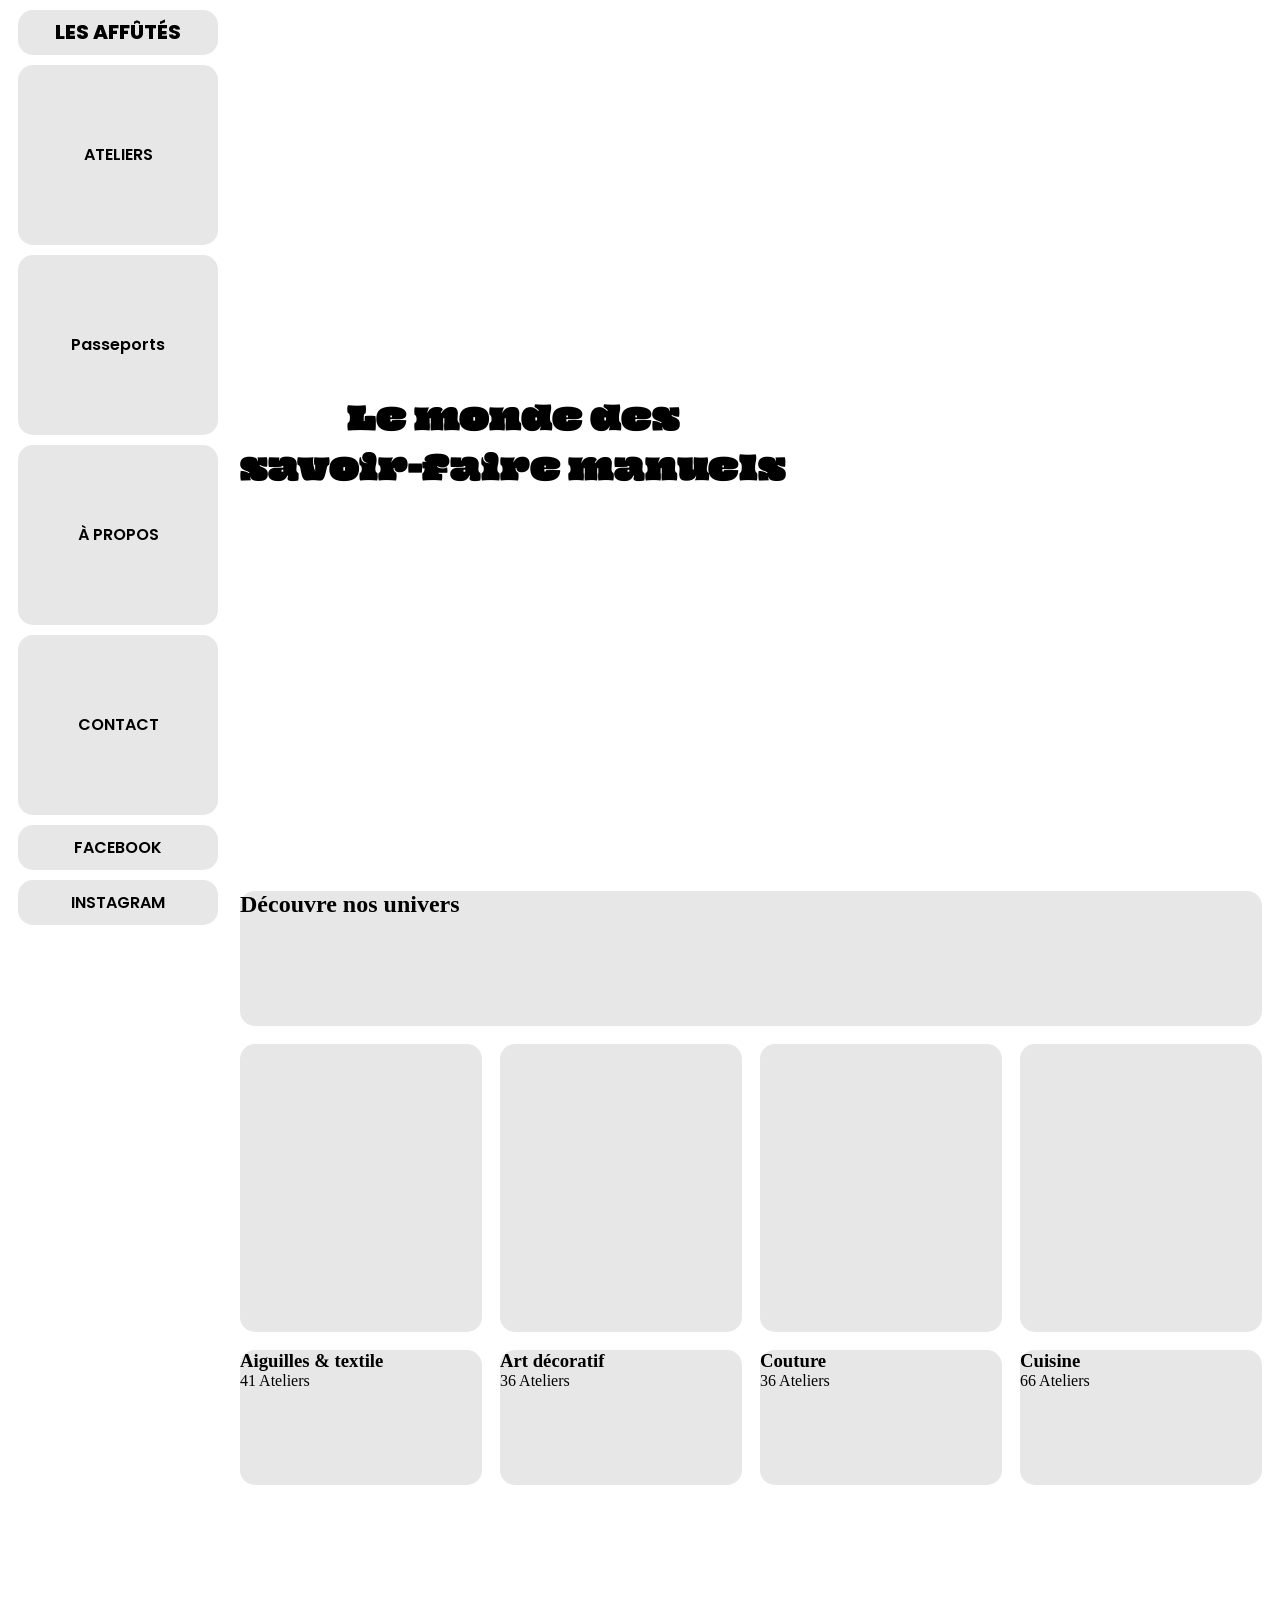
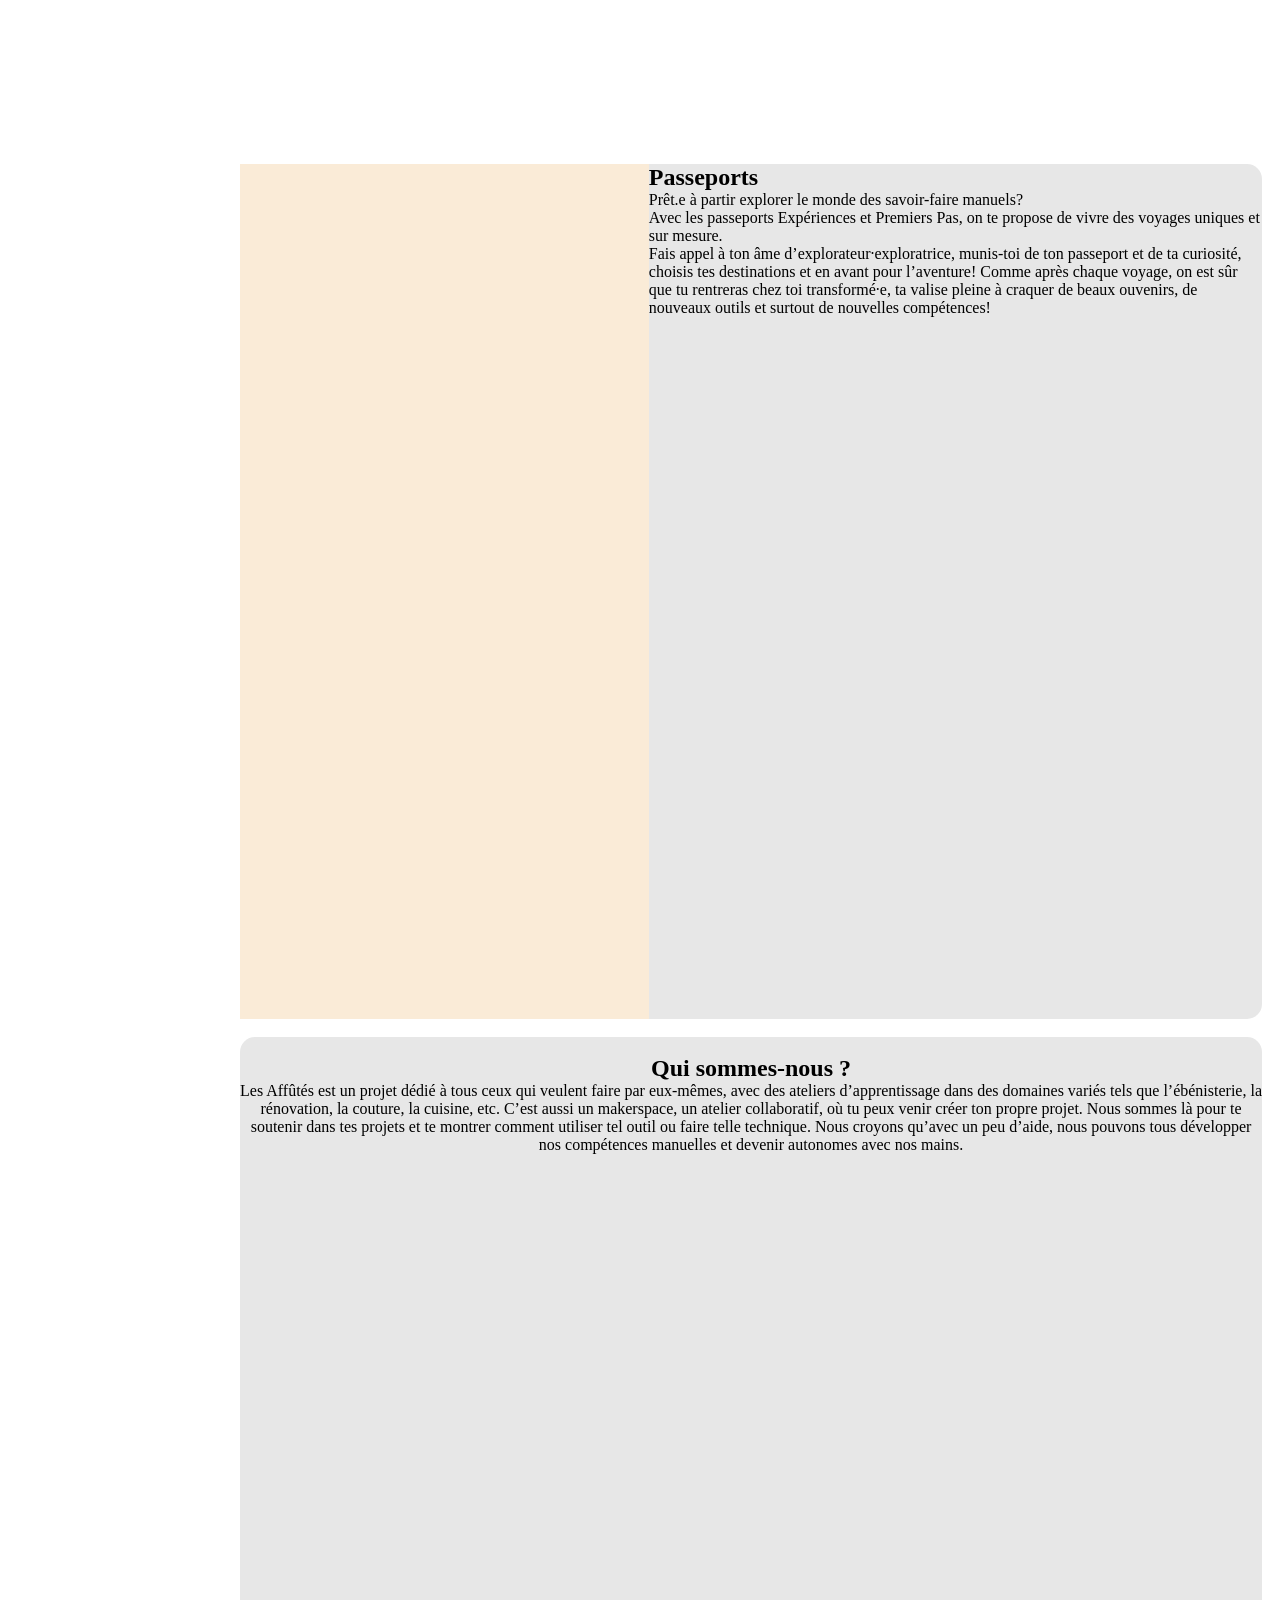
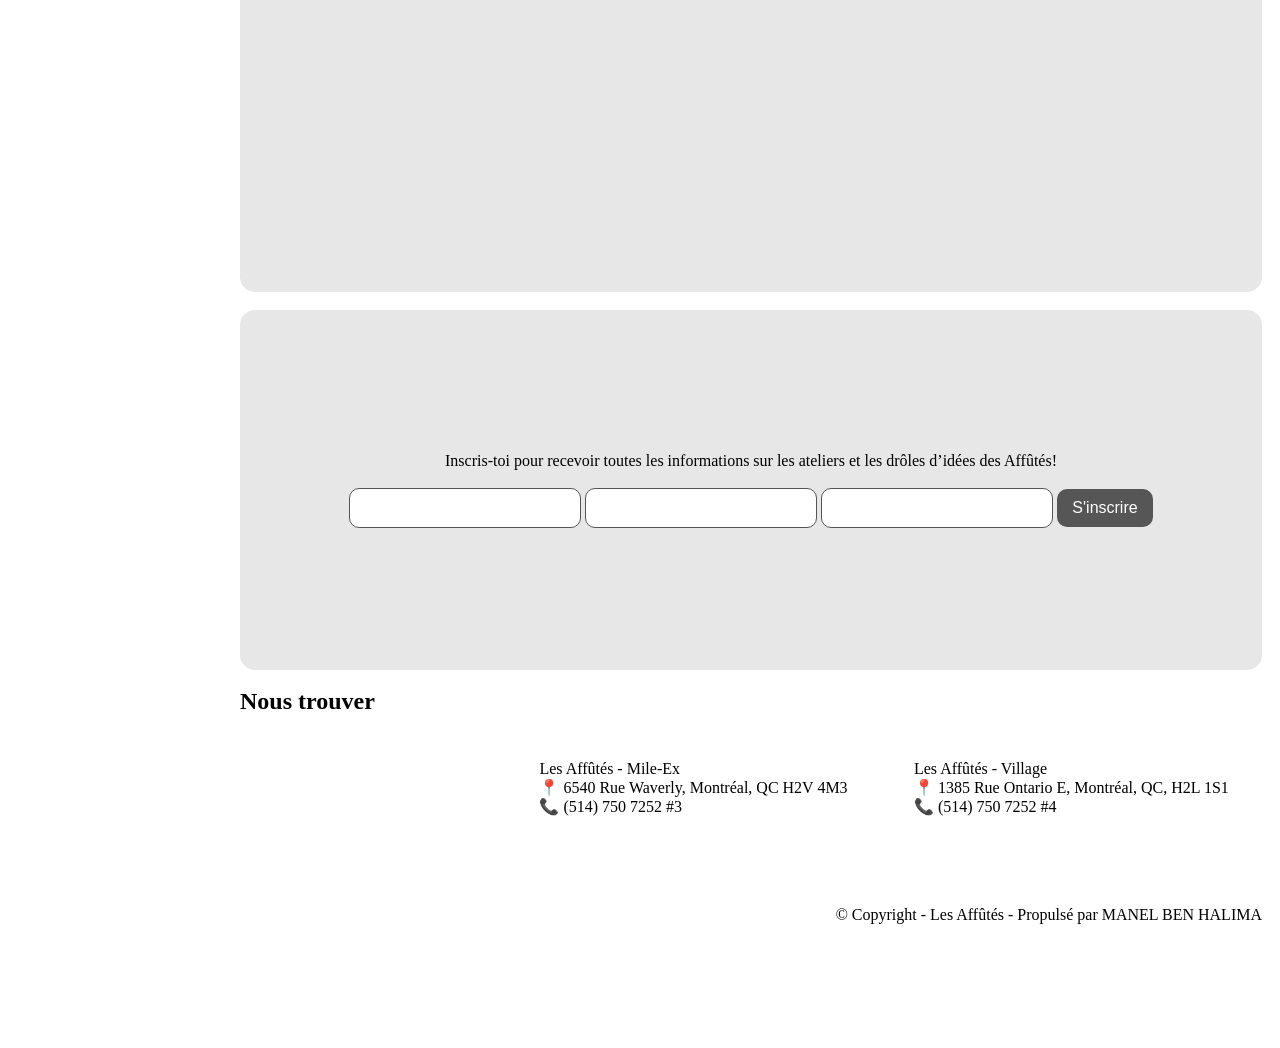
==== les-affutes/index.html @ a373f7f5 "05-08-2026" ====
<!DOCTYPE html>
<html lang="en">
<head>
    <meta charset="UTF-8">
    <meta name="viewport" content="width=device-width, initial-scale=1.0">
    <title>les allûtés</title>

    <link rel="stylesheet" href="style.css">

    <link rel="preconnect" href="https://fonts.googleapis.com">
    <link rel="preconnect" href="https://fonts.gstatic.com" crossorigin>
    <link href="https://fonts.googleapis.com/css2?family=Poppins:ital,wght@0,100;0,200;0,300;0,400;0,500;0,600;0,700;0,800;0,900;1,100;1,200;1,300;1,400;1,500;1,600;1,700;1,800;1,900&display=swap" rel="stylesheet">

    <link rel="preconnect" href="https://fonts.googleapis.com">
    <link rel="preconnect" href="https://fonts.gstatic.com" crossorigin>
    <link href="https://fonts.googleapis.com/css2?family=Oi&display=swap" rel="stylesheet">

</head>
<body>
    <aside class="sidebar">
        <div class="menu-vertical">
            <div class="logo">LES AFFÛTÉS</div>
            <div><a href="ateliers.html" class="box c1" >ATELIERS</a></div>
            <div><a href="passeports.html" class="box c1">Passeports</a></div>
            <div><a href="apropos.html" class="box c1">À PROPOS</a></div>
            <div><a href="contact.html" class="box c1">CONTACT</a></div>
            <div><a class="box1 c1" >FACEBOOK</a></div>
            <div><a class="box1 c1">INSTAGRAM</a></div>
        </div>
    </aside>

    <div class="container">
            <div class="acceuil">
                <h1 >Le monde des <br>savoir-faire manuels</h1>
                
    

            </div>
            



                
                <div class="section-atelier">
                    <div class="atelier titre">
                        <h2>Découvre nos univers</h2>
                    </div>
                
                    <div class="atelier aiguilles-image">
                        <img src="/Projets-Autonomes/les-affutes/image/tricot-300x300.png" alt="">
                    </div>

                    <div class=" atelier aiguilles-description">
                        <h3>Aiguilles & textile</h3>
                        <p>41 Ateliers</p>

                    </div>
                      
                    <div class="atelier artdeco-image">
                        <img src="/Projets-Autonomes/les-affutes/image/vitrail-1-1-202x300.png" alt="">
                    </div>

                    <div class="atelier artdeco-description">
                        <h3>Art décoratif</h3>
                        <P>36 Ateliers</P>

                    </div>
                    
                    <div class="atelier couture-image" >
                        <img src="/Projets-Autonomes/les-affutes/image/couture-carre-300x300.png" alt="">
                    </div> 
                        
                    <div class="atelier couture-description">
                        <h3>Couture</h3>
                        <P>36 Ateliers</P>
                    </div>

                    <div class="atelier cuisine-image">
                        <img src="/Projets-Autonomes/les-affutes/image/exe-illustrations-les-affutes-cuisine2-276x300.png" alt="">
                    </div>

                    <div class="atelier cuisine-description">
                        <h3>Cuisine</h3>
                        <P>66 Ateliers</P>
                    </div> 
    
                </div>

            


            <div class="section-passeports">
                <div class="passeport-image">
                    

                    <img src="/Projets-Autonomes/les-affutes/image/pass-repartetou.png" alt="">
                    <img src="/Projets-Autonomes/les-affutes/image/pass-cassecou.png" alt="">
                    <img src="/Projets-Autonomes/les-affutes/image/pass-touchatout.png" alt="">
                    
                   

                    <img src="/Projets-Autonomes/les-affutes/image/pp-couture.jpg" alt="">
                    <img src="/Projets-Autonomes/les-affutes/image/pp-cuisine.jpg" alt="">
                    <img src="/Projets-Autonomes/les-affutes/image/pp-bois.jpg" alt="">
                    
                </div>
                <div class="passeport-description">
                    <h2>Passeports</h2>
                    <p>Prêt.e à partir explorer le monde des savoir-faire manuels?</p>
                    <p>Avec les passeports Expériences et Premiers Pas, on te propose de vivre des voyages uniques et sur mesure.</p>
                    <p>Fais appel à ton âme d’explorateur·exploratrice, munis-toi de ton passeport et de ta curiosité, choisis tes destinations et en avant pour l’aventure!
                    Comme après chaque voyage, on est sûr que tu rentreras chez toi transformé·e, ta valise pleine à craquer de beaux ouvenirs, de nouveaux outils et surtout de nouvelles compétences!</p>

                </div>

            </div>
            <div class="section-apropos">
                <img class="apropos-image" src="/Projets-Autonomes/les-affutes/image/exe-les-affutes-a3-horizontal-couleurs-2048x1298.png" alt="">
                <div class="apropos-description">
                   
                    <h2>Qui sommes-nous ?</h2>
                    <p>Les Affûtés est un projet dédié à tous ceux qui veulent faire par eux-mêmes, avec des ateliers d’apprentissage dans des domaines variés tels que l’ébénisterie, la rénovation, la couture, la cuisine, etc.
                    C’est aussi un makerspace, un atelier collaboratif, où tu peux venir créer ton propre projet. Nous sommes là pour te soutenir dans tes projets et te montrer comment utiliser tel outil ou faire telle technique.
                    Nous croyons qu’avec un peu d’aide, nous pouvons tous développer nos compétences manuelles et devenir autonomes avec nos mains.</p>

                </div>
            </div>

            <div class="section-inscription">
                <p>Inscris-toi pour recevoir toutes les informations sur les ateliers et les drôles d’idées des Affûtés!</p>
                
                <div class="formulaire">
                    <input type="text">
                    <input type="text">
                    <input type="text">
                    <button>S'inscrire</button>
                </div>
            </div>

    <div>
    <footer>

        <h2>Nous trouver</h2>

        <div class="section-footer">
            <img src="/Projets-Autonomes/les-affutes/image/fra-b-corp-logo-tagline-lockup-standards-black-rgb-2048x967.png" alt="">

            <p>
                Les Affûtés - Mile-Ex<br>
                📍 6540 Rue Waverly, Montréal, QC H2V 4M3<br>
                📞 (514) 750 7252 #3
            </p>
    
              <p>
                Les Affûtés - Village <br>
                📍 1385 Rue Ontario E, Montréal, QC, H2L 1S1<br>
                📞 (514) 750 7252 #4
            </p>
    
            

        </div>


        <span>© Copyright - Les Affûtés  - Propulsé par  MANEL BEN HALIMA</span>
    </footer>
            



    
</body>
</html>
---- les-affutes/style.css ----
/* page index */

/* Globale */
*{
    margin: 0;
    padding: 0;
}

a{
    text-decoration: none;
    font-family: "Poppins", sans-serif;
    font-weight: 600;
    font-style: normal;
    color: black;

}
img{
    width: 70px;
}


/* menu */
.sidebar{
position: fixed;
left: 2vh; top: 0; bottom: 0;
min-width: 200px;
height: 100vh;

}

.logo{
    display: block;
    height: 5vh;
    border-radius: 15px;
    margin-top: 10px;
    line-height: 5vh;
    


    text-align: center; 
    background-color: rgb(231, 231, 231);

    font-family: "Poppins", sans-serif;
    font-size: 20px;
    font-weight: 800;
    font-style: normal;

}

.box{
    display: block;
    height: 20vh;

    border-radius: 15px;
    margin-top: 10px;
    text-align: center;
    line-height: 20vh;

    
}
.box1{
    display: block;
    height: 5vh;
    border-radius: 15px;
    text-align: center;
    line-height: 5vh;
}
.c1{
    background-color: rgb(231, 231, 231);
    margin-top: 10px;
}
.container{
    margin-left: 240px;
}

.menu-vertical img{
    object-fit: contain;
    
}

/* acceuil */ 
.acceuil{
    height: 95vh;
    border-radius: 15px;
    margin-top: 2vh;
    margin-right: 2vh;
    
    display: flex;
    align-items: center;

    
    background-image: url(/Projets-Autonomes/les-affutes/image/allison-saeng-f8cmxt24mrM-unsplash.jpg);
    background-repeat: no-repeat;
    background-size: cover;
 

}

h1{
    font-family: "Oi", serif;
    font-weight: 400;
    font-style: normal;
    text-align: center;

}

.section-atelier{
    height: 95vh;
    display: grid;
    grid-template-columns: repeat(4,1fr);
    gap: 2vh;

    grid-auto-rows: 15vh;
    margin-top: 2vh;
    margin-right: 2vh;
}
.atelier{
    background-color: rgb(231, 231, 231);
    border-radius: 15px;

}
.titre{
    grid-column: 1 / span 4;


}
.aiguilles-image{
    grid-column: 1 / span 1;
    grid-row: 2 / span 2;

    
}
.aiguilles-description{
    grid-column: 1 / span 1;
    
}
.artdeco-image{
    grid-column: 2 / span 1;
    grid-row: 2 / span 2;
 
    
}
.artdeco-description{
    grid-column: 2 / span 1;
    
}

.couture-image{
    grid-column: 3 / span 1;
    grid-row: 2 / span 2;
    
    
}
.couture-description{
    grid-column: 3 / span 1;
    
}
.cuisine-image{
    grid-column: 4 / span 1;
    grid-row: 2 / span 2;
    
}
.cuisine-description{
    grid-column: 4 / span 1;
    
}
.aiguilles-image img, .artdeco-image img, .couture-image img, .cuisine-image img{
    min-width: 70%;
    object-fit: cover;
    
}

.artdeco-image img{
    min-width: 60%;
}
.artdeco-image, .aiguilles-image, .couture-image, .cuisine-image{
    overflow:hidden;
    display:flex;
    justify-content:center;
    align-items:center;

}
/* section passeport*/

.section-passeports{
    height: 95vh;
    background-color: rgb(231, 231, 231);
    border-radius: 15px;
    margin-top: 2vh;
    margin-right: 2vh;
    display:flex ;
    
}
.passeport-image{
    text-align: center;
    min-width: 40%; 
    background-color: antiquewhite;
}

.passeport-image img{
    min-width: 25%;
    margin: 10px;
}


/* section-a propos*/

.section-apropos{
    height: 95vh;
    background-color: rgb(231, 231, 231);
    border-radius: 15px;
    margin-top: 2vh;
    margin-right: 2vh; 
    text-align: center;
}

.apropos-image{
    min-width: 70%;

}

/* section inscription*/

.section-inscription{
   height: 40vh;
    background-color: rgb(231, 231, 231);
    border-radius: 15px;
    margin-top: 2vh;
    margin-right: 2vh; 
    display: flex;
    flex-direction: column;
    justify-content: center;
    align-items: center;
    
}
.formulaire{

}

.formulaire button{
    text-decoration: none;
    border: 0;
    padding: 10px 15px;
    font-size: 1rem;
    text-align: center;
    color: white;
    border-radius: 10px;
    background-color: #565656;

}
.formulaire input{
  padding: 10px 15px;
  font-size: 1rem;
  border: 1px solid #565656 ;
  border-radius: 10px; 
  margin-top: 2vh;
}

/* footer */
footer{
    height: 40vh;
    margin-top: 2vh;
    margin-right: 2vh; 
    
}
.section-footer{
    display: flex;
justify-content: space-around;
    margin-top: 5vh;

}
.section-footer img{
    width: 200px;

}
footer span{
    display: flex;
    justify-content:end ;
    margin-top: 10vh;
}
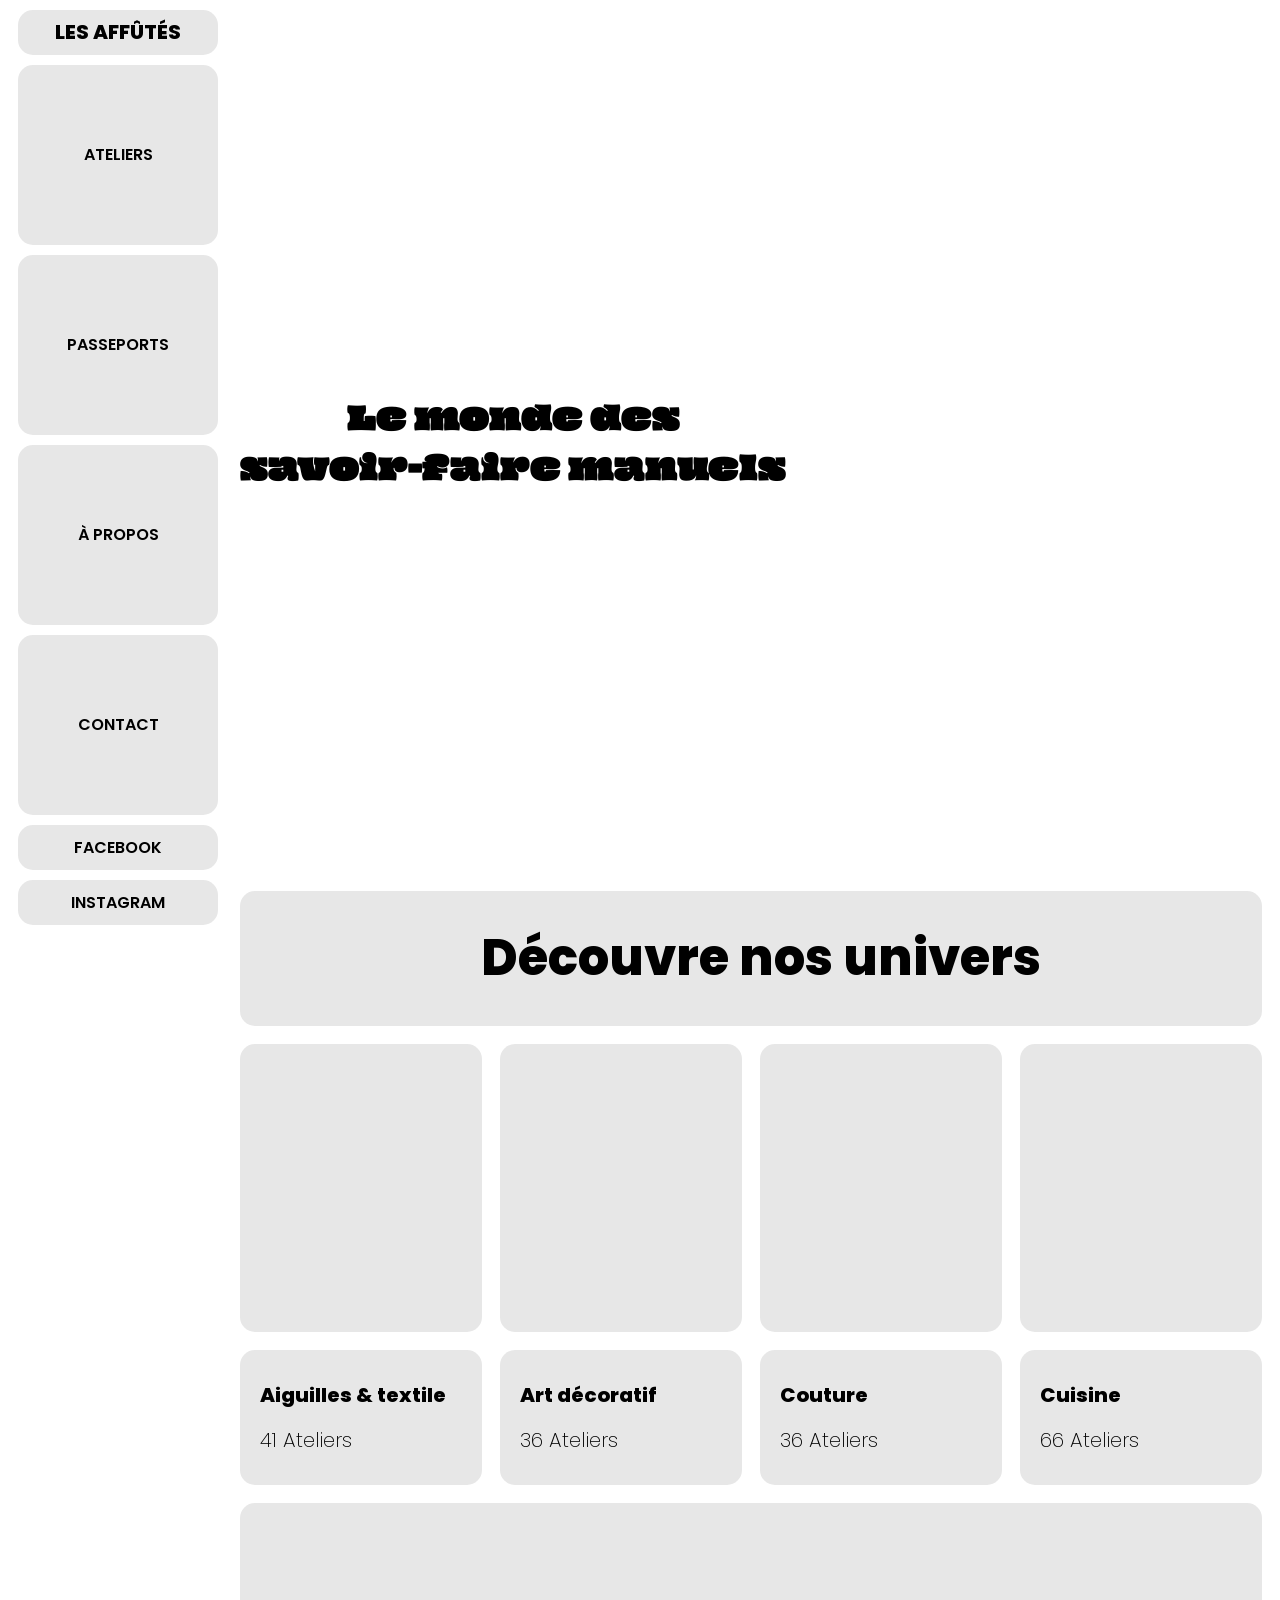
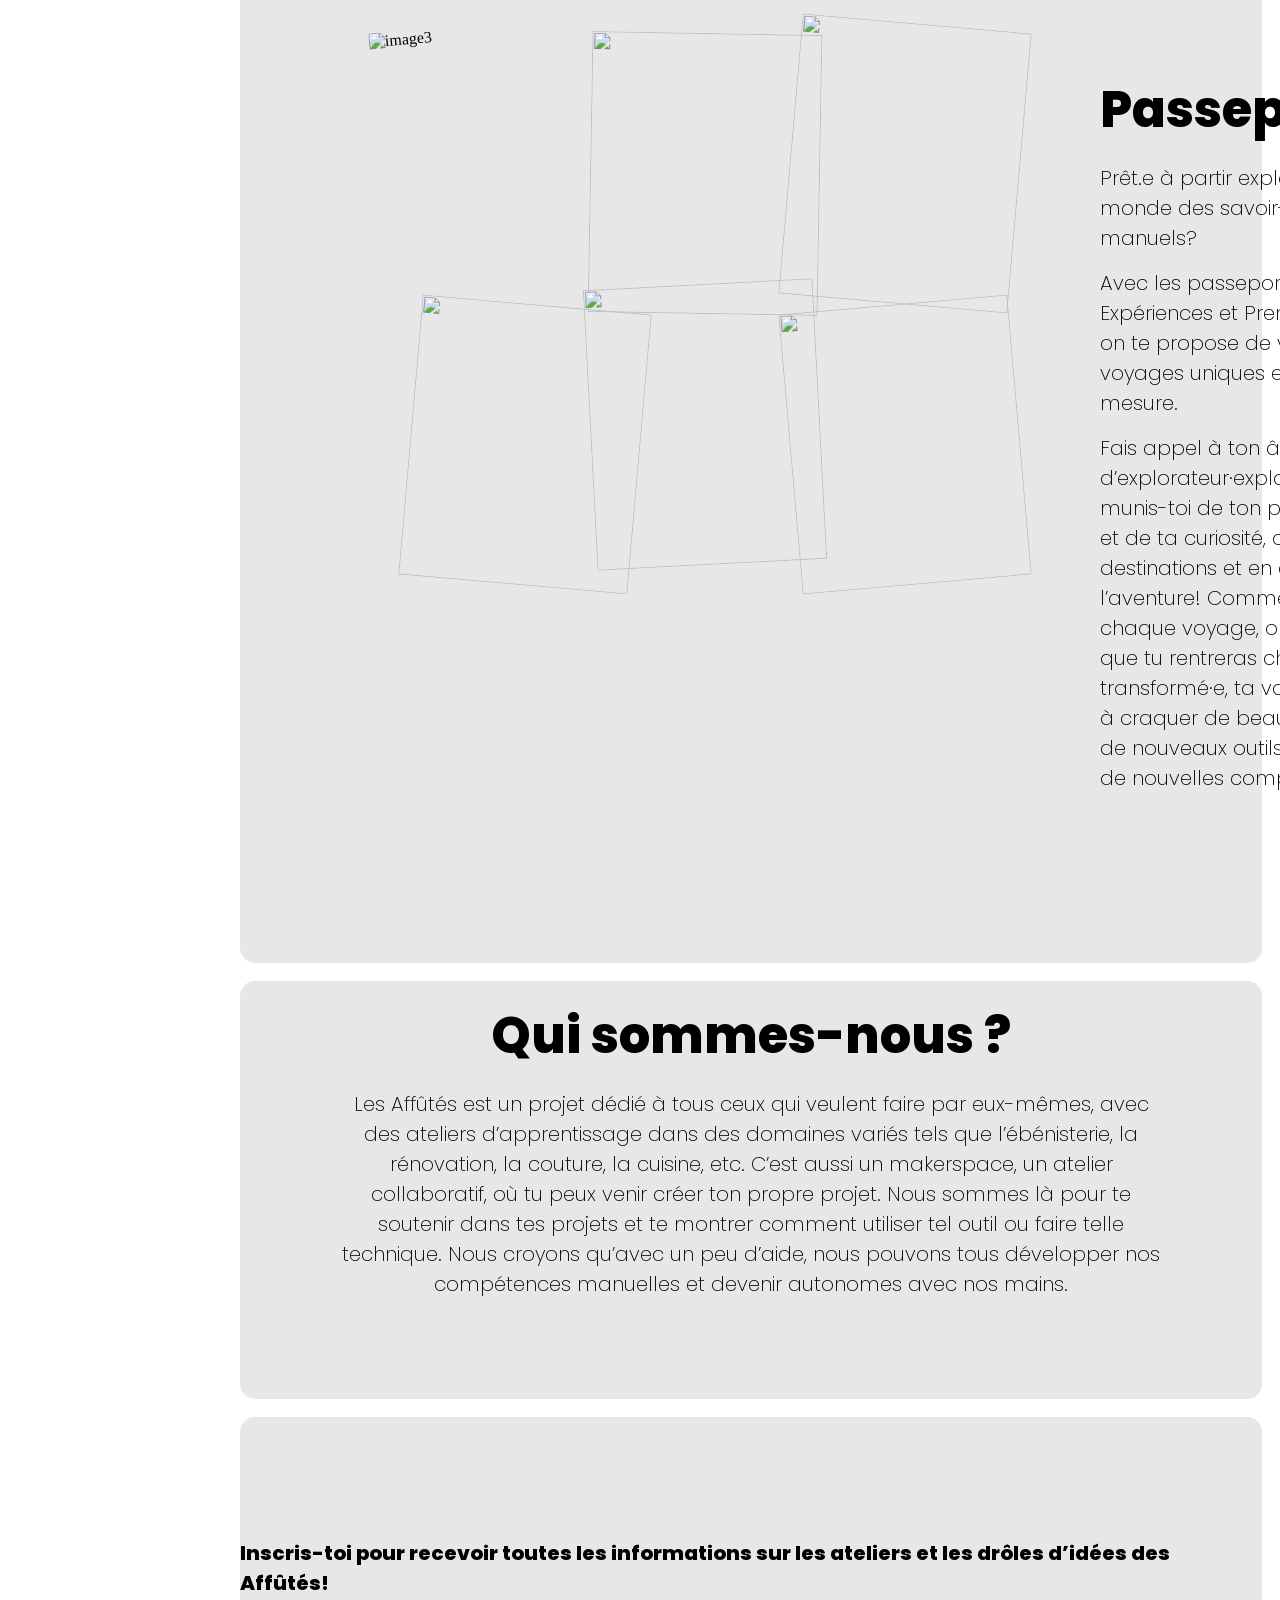
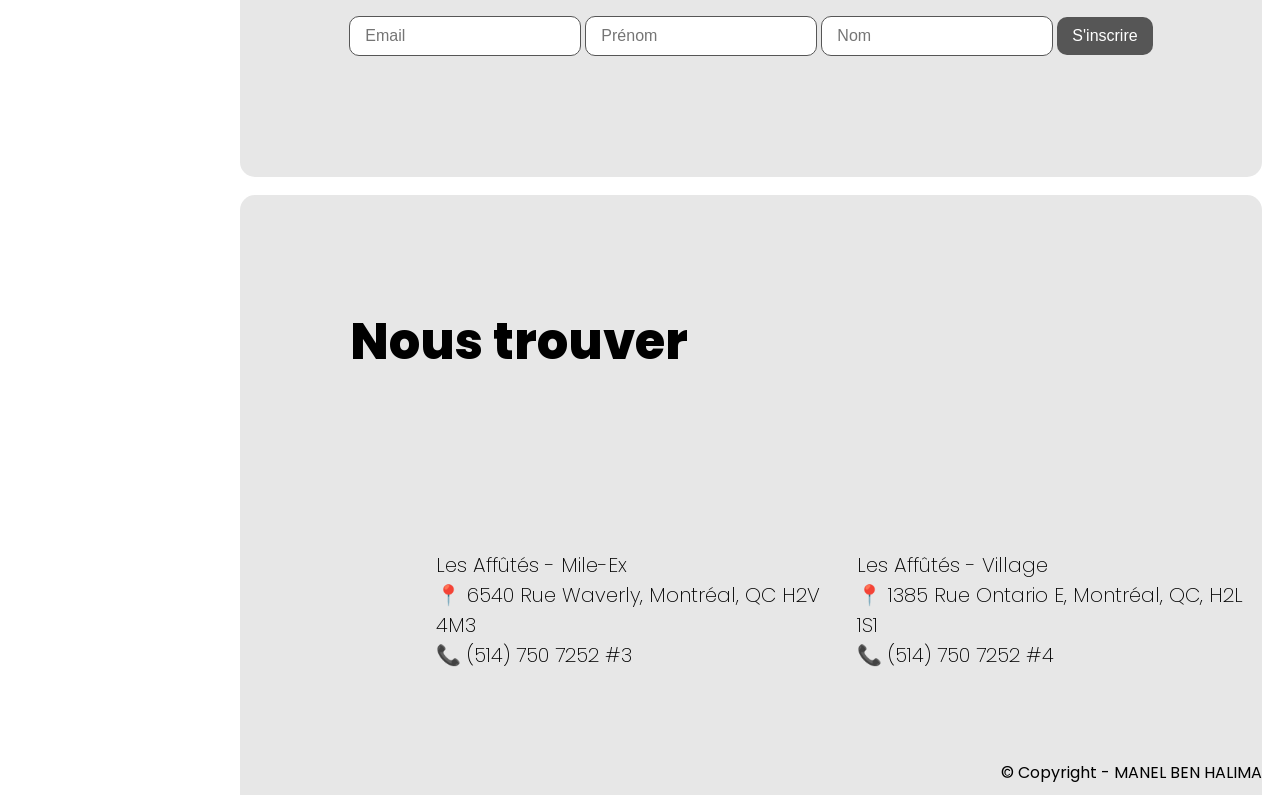
==== commit 3497dd4c: "05-08-2026" ====
--- a/les-affutes/index.html
+++ b/les-affutes/index.html
@@ -21,7 +21,7 @@
         <div class="menu-vertical">
             <div class="logo">LES AFFÛTÉS</div>
             <div><a href="ateliers.html" class="box c1" >ATELIERS</a></div>
-            <div><a href="passeports.html" class="box c1">Passeports</a></div>
+            <div><a href="passeports.html" class="box c1">PASSEPORTS</a></div>
             <div><a href="apropos.html" class="box c1">À PROPOS</a></div>
             <div><a href="contact.html" class="box c1">CONTACT</a></div>
             <div><a class="box1 c1" >FACEBOOK</a></div>
@@ -90,28 +90,31 @@
 
 
             <div class="section-passeports">
-                <div class="passeport-image">
-                    
+                <div class="passeport-image-container">
+                    <div class="passeport-image-container1">
+                        <img src="/Projets-Autonomes/les-affutes/image/pass-touchatout.png" alt="image3" class="passeport-image passeport-touchatout">
+                        <img src="/Projets-Autonomes/les-affutes/image/pass-repartetou.png" alt="" class="passeport-image passeport-repartout">
+                        <img src="/Projets-Autonomes/les-affutes/image/pass-cassecou.png" alt="" class="passeport-image passeport-cassecou">
+                    </div>
+                    <div class="passeport-image-container2">
+                        <img src="/Projets-Autonomes/les-affutes/image/pp-couture.jpg" alt="" class="passeport-image passeport-couture">
+                        <img src="/Projets-Autonomes/les-affutes/image/pp-cuisine.jpg" alt=""class="passeport-image passeport-cuisine">
+                        <img src="/Projets-Autonomes/les-affutes/image/pp-bois.jpg" alt=""class="passeport-image passeport-Bois">                    
 
-                    <img src="/Projets-Autonomes/les-affutes/image/pass-repartetou.png" alt="">
-                    <img src="/Projets-Autonomes/les-affutes/image/pass-cassecou.png" alt="">
-                    <img src="/Projets-Autonomes/les-affutes/image/pass-touchatout.png" alt="">
-                    
-                   
-
-                    <img src="/Projets-Autonomes/les-affutes/image/pp-couture.jpg" alt="">
-                    <img src="/Projets-Autonomes/les-affutes/image/pp-cuisine.jpg" alt="">
-                    <img src="/Projets-Autonomes/les-affutes/image/pp-bois.jpg" alt="">
+                    </div>
                     
                 </div>
+             
                 <div class="passeport-description">
                     <h2>Passeports</h2>
                     <p>Prêt.e à partir explorer le monde des savoir-faire manuels?</p>
                     <p>Avec les passeports Expériences et Premiers Pas, on te propose de vivre des voyages uniques et sur mesure.</p>
                     <p>Fais appel à ton âme d’explorateur·exploratrice, munis-toi de ton passeport et de ta curiosité, choisis tes destinations et en avant pour l’aventure!
                     Comme après chaque voyage, on est sûr que tu rentreras chez toi transformé·e, ta valise pleine à craquer de beaux ouvenirs, de nouveaux outils et surtout de nouvelles compétences!</p>
+    
+                </div>
 
-                </div>
+                    
 
             </div>
             <div class="section-apropos">
@@ -127,12 +130,12 @@
             </div>
 
             <div class="section-inscription">
-                <p>Inscris-toi pour recevoir toutes les informations sur les ateliers et les drôles d’idées des Affûtés!</p>
+                <h3>Inscris-toi pour recevoir toutes les informations sur les ateliers et les drôles d’idées des Affûtés!</h3>
                 
                 <div class="formulaire">
-                    <input type="text">
-                    <input type="text">
-                    <input type="text">
+                    <input type="text" placeholder="Email">
+                    <input type="text" placeholder="Prénom">
+                    <input type="text" placeholder="Nom">
                     <button>S'inscrire</button>
                 </div>
             </div>
@@ -162,7 +165,7 @@
         </div>
 
 
-        <span>© Copyright - Les Affûtés  - Propulsé par  MANEL BEN HALIMA</span>
+        <span>© Copyright - MANEL BEN HALIMA</span>
     </footer>
             
 
--- a/les-affutes/style.css
+++ b/les-affutes/style.css
@@ -12,11 +12,41 @@
     font-weight: 600;
     font-style: normal;
     color: black;
-
-}
-img{
+    
+}
+
+h1{
+    font-family: "Oi", serif;
+    font-weight: 400;
+    font-style: normal;
+    text-align: center;
+
+}
+h2{
+    font-family: "Poppins", serif;
+    font-size: 50px ;
+    font-weight: 800;
+    font-style: normal;  
+}
+
+h3{
+    font-family: "Poppins", serif;
+    font-size: 20px ;
+    font-weight: 800;
+    font-style: normal;  
+}
+
+p{
+    font-family: "Poppins", serif;
+    font-size: 20px;
+    font-weight: 200;
+    font-style: normal;  
+    margin-top: 15px;
+}
+
+/* img{
     width: 70px;
-}
+} */
 
 
 /* menu */
@@ -96,38 +126,41 @@
 
 }
 
-h1{
-    font-family: "Oi", serif;
-    font-weight: 400;
-    font-style: normal;
-    text-align: center;
-
-}
+
+/* ------------------------------------
+-----------section atelier ------------
+--------------------------------------*/
+
 
 .section-atelier{
-    height: 95vh;
     display: grid;
     grid-template-columns: repeat(4,1fr);
     gap: 2vh;
-
+    
     grid-auto-rows: 15vh;
     margin-top: 2vh;
     margin-right: 2vh;
 }
+
 .atelier{
     background-color: rgb(231, 231, 231);
     border-radius: 15px;
-
+    display: flex;
+    flex-direction: column;
+    justify-content: center;
+    padding-left: 20px;
+    
 }
 .titre{
+    text-align: center;
     grid-column: 1 / span 4;
-
-
+    
+    
 }
 .aiguilles-image{
     grid-column: 1 / span 1;
     grid-row: 2 / span 2;
-
+    
     
 }
 .aiguilles-description{
@@ -137,7 +170,7 @@
 .artdeco-image{
     grid-column: 2 / span 1;
     grid-row: 2 / span 2;
- 
+    
     
 }
 .artdeco-description{
@@ -171,110 +204,200 @@
 }
 
 .artdeco-image img{
-    min-width: 60%;
+    min-width: 50%;
 }
 .artdeco-image, .aiguilles-image, .couture-image, .cuisine-image{
     overflow:hidden;
     display:flex;
     justify-content:center;
     align-items:center;
-
-}
-/* section passeport*/
+    
+}
+/* ------------------------------------
+-----------section passeport------------
+--------------------------------------*/
 
 .section-passeports{
-    height: 95vh;
+    /* height: 95vh; */
     background-color: rgb(231, 231, 231);
     border-radius: 15px;
     margin-top: 2vh;
     margin-right: 2vh;
-    display:flex ;
-    
-}
-.passeport-image{
-    text-align: center;
-    min-width: 40%; 
-    background-color: antiquewhite;
-}
-
-.passeport-image img{
-    min-width: 25%;
-    margin: 10px;
-}
-
-
-/* section-a propos*/
-
+    padding: 120px;
+    display: flex;
+}
+
+.passeport-description{
+    flex: 1;
+    margin: 50px;
+}
+
+
+.passeport-image-container {
+    display: flex;
+    flex-direction: column;
+    align-items: center;
+    flex: 1;
+    
+}
+
+.passeport-image-container1 {
+    display: flex;
+    flex-direction: row;
+}
+
+.passeport-image-container2 {
+    display: flex;
+    flex-direction: row;
+}
+
+.passeport-image {
+    width: 230px;
+    height: 281.34px;
+}
+
+
+.passeport-cassecou {
+    z-index: 5;
+    transform: translateX(-30px) rotate(5deg);
+    transition: transform 0.6s ease;
+}
+.passeport-repartout{
+    z-index: 6;
+    transition: transform 0.6s ease;
+    transform: translateY(10px) rotate(1deg);
+}
+.passeport-touchatout{
+    z-index: 7; 
+    transform: translateX(20px) rotate(-5deg);
+    transition: transform 0.6s ease;
+}
+.passeport-couture{
+    z-index: 8;
+    transform: translateX(50px) rotate(5deg);
+    transition: transform 0.6s ease;
+}
+.passeport-cuisine{
+    z-index: 9;
+    transform: translateY(-20px) rotate(-3deg);
+    transition: transform 0.6s ease;
+}
+.passeport-Bois{
+    z-index: 10;
+    transform: translateX(-30px) rotate(-5deg);
+    transition: transform 0.6s ease;
+}
+.passeport-image-container:hover .passeport-cassecou {
+    transform: translateX(0px) rotate(5deg);
+}
+.passeport-image-container:hover .passeport-repartout {
+    transform: translateX(0px) rotate(1deg);
+}
+.passeport-image-container:hover .passeport-touchatout {
+    transform: translateX(0px) rotate(-5deg);
+}
+.passeport-image-container:hover .passeport-couture{
+    transform: translateX(0px) rotate(5deg);
+} 
+.passeport-image-container:hover .passeport-cuisine{
+    transform: translateY(0px) rotate(-3deg);
+}
+.passeport-image-container:hover .passeport-Bois{
+    transform: translateX(0px) rotate(-5deg);
+
+}
+/* ------------------------------------
+----------- section a propos------------
+--------------------------------------*/
+
+    
 .section-apropos{
-    height: 95vh;
+    /* height: 95vh; */
     background-color: rgb(231, 231, 231);
     border-radius: 15px;
     margin-top: 2vh;
     margin-right: 2vh; 
     text-align: center;
 }
-
+    
 .apropos-image{
-    min-width: 70%;
-
-}
-
-/* section inscription*/
-
-.section-inscription{
-   height: 40vh;
-    background-color: rgb(231, 231, 231);
-    border-radius: 15px;
-    margin-top: 2vh;
-    margin-right: 2vh; 
+    max-width: 60vw;
+}
+
+.apropos-description{
     display: flex;
     flex-direction: column;
-    justify-content: center;
-    align-items: center;
-    
-}
-.formulaire{
-
-}
-
-.formulaire button{
-    text-decoration: none;
-    border: 0;
-    padding: 10px 15px;
-    font-size: 1rem;
-    text-align: center;
-    color: white;
-    border-radius: 10px;
-    background-color: #565656;
-
-}
-.formulaire input{
-  padding: 10px 15px;
-  font-size: 1rem;
-  border: 1px solid #565656 ;
-  border-radius: 10px; 
-  margin-top: 2vh;
-}
-
-/* footer */
-footer{
-    height: 40vh;
-    margin-top: 2vh;
-    margin-right: 2vh; 
-    
-}
-.section-footer{
-    display: flex;
-justify-content: space-around;
-    margin-top: 5vh;
-
-}
-.section-footer img{
-    width: 200px;
-
-}
-footer span{
-    display: flex;
-    justify-content:end ;
-    margin-top: 10vh;
-}+    padding-bottom: 100px;
+}
+
+.apropos-description P{
+    padding: 0 100px ;
+}
+
+/* ------------------------------------
+---------- section a inscription----------
+--------------------------------------*/
+    
+    
+    .section-inscription{
+        height: 40vh;
+        background-color: rgb(231, 231, 231);
+        border-radius: 15px;
+        margin-top: 2vh;
+        margin-right: 2vh; 
+        display: flex;
+        flex-direction: column;
+        justify-content: center;
+        align-items: center;
+        
+    }
+    
+    .formulaire button{
+        text-decoration: none;
+        border: 0;
+        padding: 10px 15px;
+        font-size: 1rem;
+        text-align: center;
+        color: white;
+        border-radius: 10px;
+        background-color: #565656;
+        
+    }
+    .formulaire input{
+        padding: 10px 15px;
+        font-size: 1rem;
+        border: 1px solid #565656 ;
+        border-radius: 10px; 
+        margin-top: 2vh;
+    }
+    
+   /* ------------------------------------
+---------- section footer ----------------
+--------------------------------------*/
+    footer{
+        margin-top: 2vh;
+        margin-right: 2vh;
+        background-color: rgb(231, 231, 231);
+        border-radius: 15px 15px 0px 0px ;
+        
+    }
+    footer h2{
+        padding: 110px;
+    }
+    .section-footer{
+        display: flex;
+        justify-content: space-around;
+        margin-top: 5vh;
+        
+    }
+    .section-footer img{
+        width: 200px;
+        
+    }
+    footer span{
+        display: flex;
+        justify-content:end ;
+        margin-top: 10vh;
+        padding-bottom: 10px;
+        font-family: "Poppins", sans-serif;
+    }
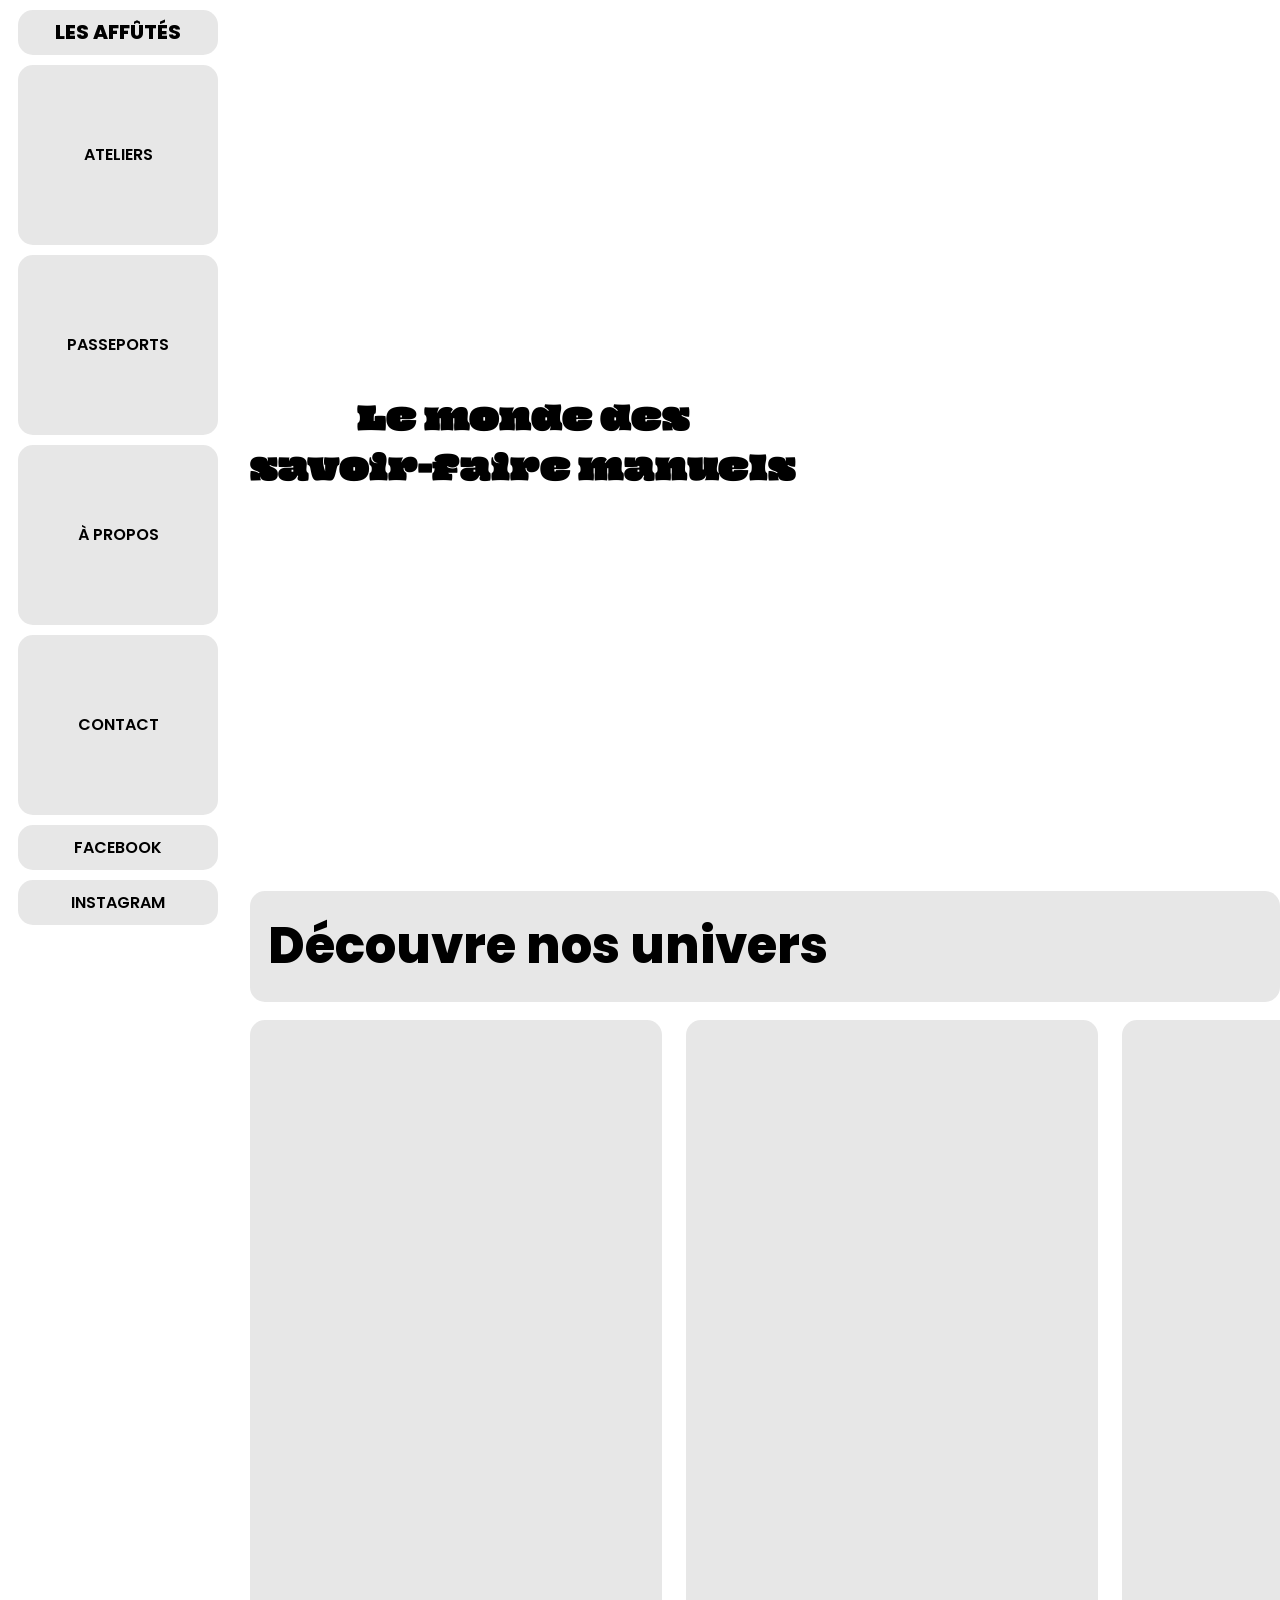
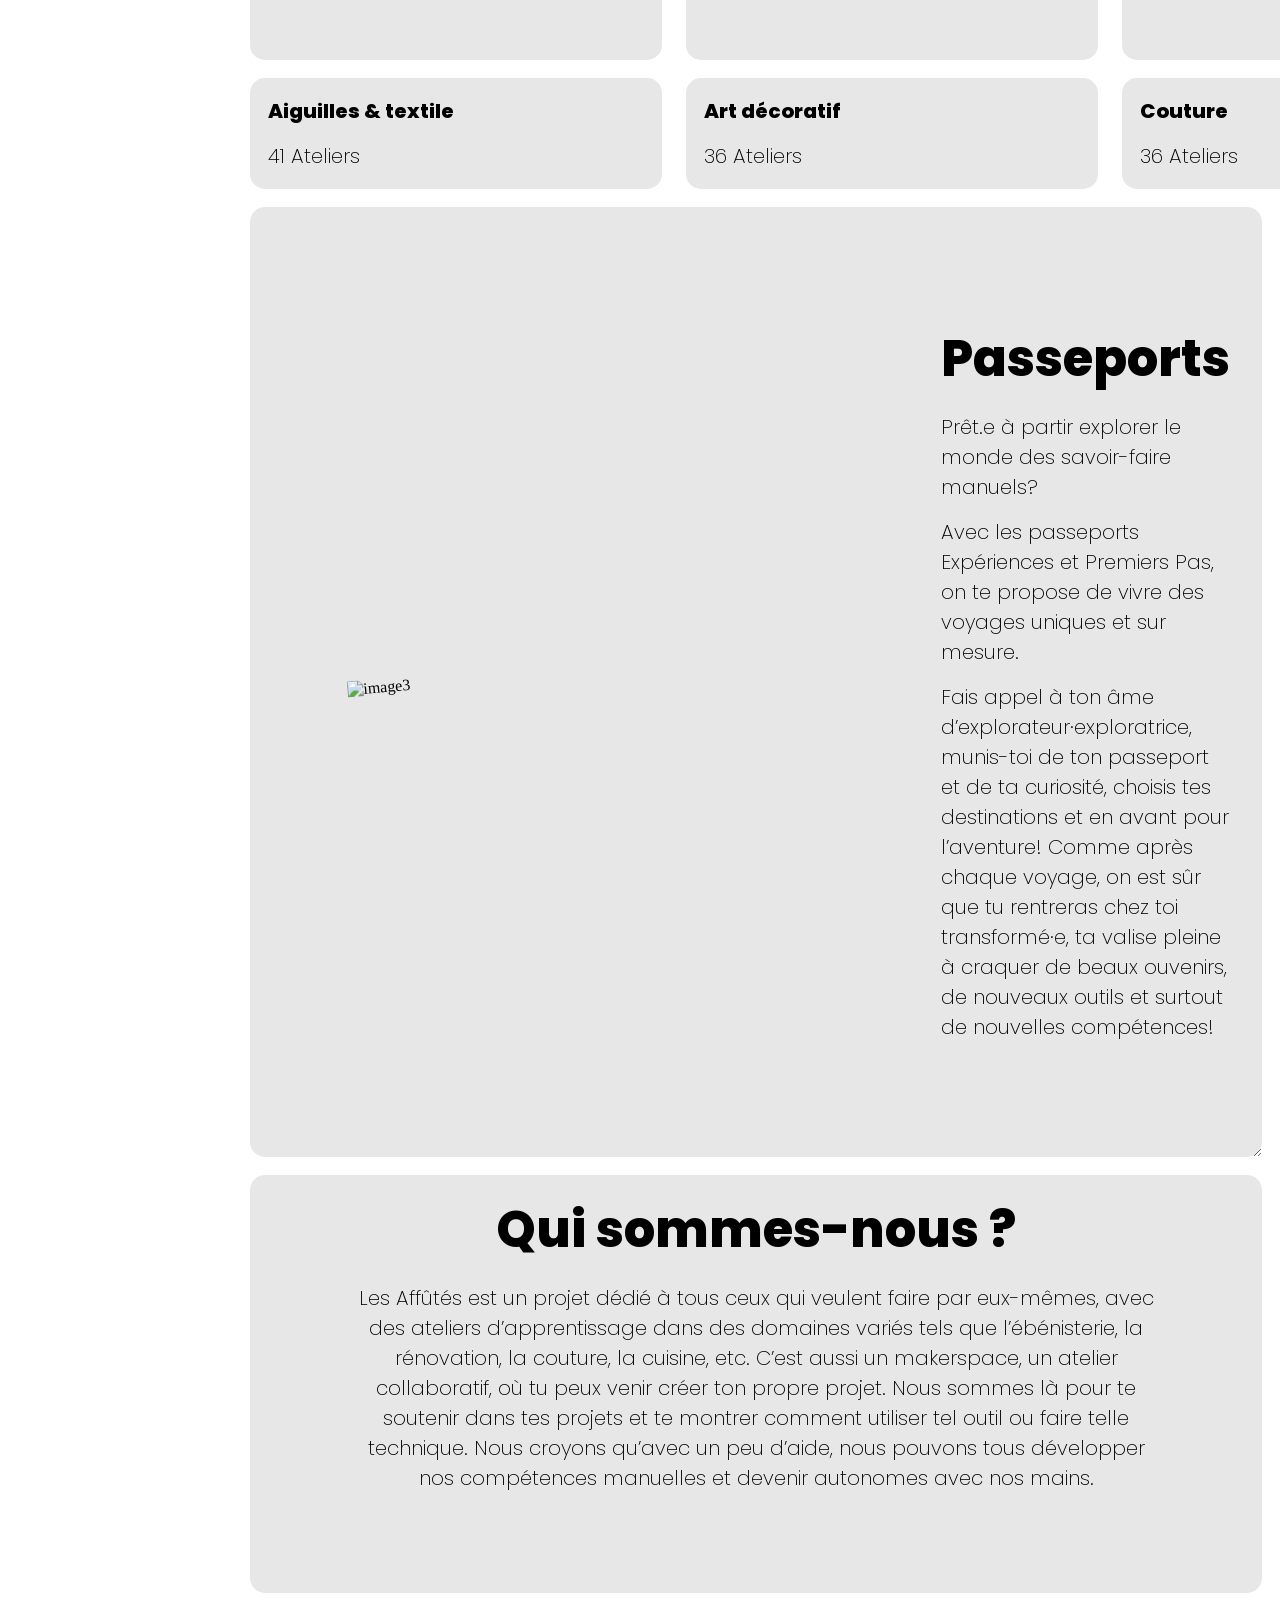
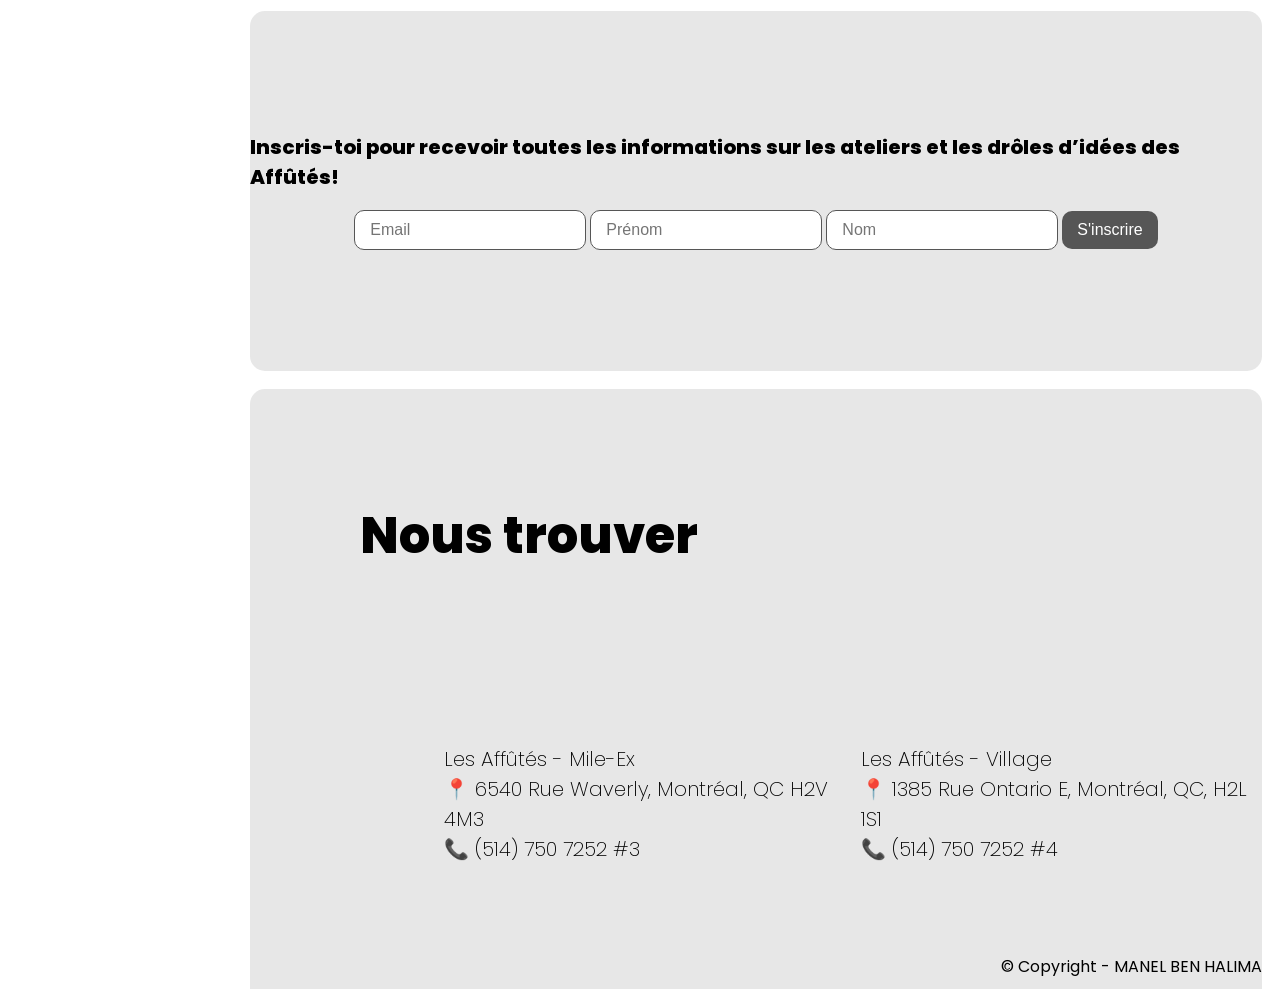
==== commit bbdce5c4: "06-08-2026" ====
--- a/les-affutes/index.html
+++ b/les-affutes/index.html
@@ -30,63 +30,72 @@
     </aside>
 
     <div class="container">
-            <div class="acceuil">
-                <h1 >Le monde des <br>savoir-faire manuels</h1>
-                
-    
-
-            </div>
-            
-
-
-
-                
-                <div class="section-atelier">
-                    <div class="atelier titre">
-                        <h2>Découvre nos univers</h2>
-                    </div>
-                
-                    <div class="atelier aiguilles-image">
-                        <img src="/Projets-Autonomes/les-affutes/image/tricot-300x300.png" alt="">
-                    </div>
-
-                    <div class=" atelier aiguilles-description">
-                        <h3>Aiguilles & textile</h3>
-                        <p>41 Ateliers</p>
-
-                    </div>
-                      
-                    <div class="atelier artdeco-image">
-                        <img src="/Projets-Autonomes/les-affutes/image/vitrail-1-1-202x300.png" alt="">
-                    </div>
-
-                    <div class="atelier artdeco-description">
-                        <h3>Art décoratif</h3>
-                        <P>36 Ateliers</P>
-
-                    </div>
-                    
-                    <div class="atelier couture-image" >
-                        <img src="/Projets-Autonomes/les-affutes/image/couture-carre-300x300.png" alt="">
+        <div class="acceuil">
+            <h1 >Le monde des <br>savoir-faire manuels</h1>
+        </div>
+            
+        <div class="section-atelier">
+            <div class="atelier-titre">
+                <h2>Découvre nos univers</h2>
+            </div>
+
+            
+                <img src="/Projets-Autonomes/les-affutes/image/arrow-right.png" alt="" class="fleche-right">
+                <img src="/Projets-Autonomes/les-affutes/image/left-arrow.png" alt="" class="fleche-left">
+
+                <div class="carte-atelier">
+                                                    
+                    <div class="atelier">
+                        <div class="box-image">
+                            <img src="/Projets-Autonomes/les-affutes/image/tricot-300x300.png" alt="" class="aiguilles-image">
+                        </div>
+                        <div class="aiguilles-description">
+                            <h3>Aiguilles & textile</h3>
+                            <p>41 Ateliers</p>
+                        </div>
+                    </div>
+                            
+                    <div class="atelier">
+                        <div class="box-image">
+                            <img src="/Projets-Autonomes/les-affutes/image/vitrail-1-1-202x300.png" alt="" class="artdeco-image">
+                        </div>
+                                                        
+                        <div class="artdeco-description">
+                            <h3>Art décoratif</h3>
+                            <P>36 Ateliers</P>
+                        </div>
+                    </div>
+                            
+                    <div class="atelier">
+                        <div class="box-image">
+                            <img src="/Projets-Autonomes/les-affutes/image/couture-carre-300x300.png" alt="" class="couture-image">
+                        </div>
+
+                        <div class="couture-description">
+                            <h3>Couture</h3>
+                            <P>36 Ateliers</P>
+                        </div>
                     </div> 
+                            
+                    <div class="atelier">
+                        <div class="box-image">
+                            <img src="/Projets-Autonomes/les-affutes/image/exe-illustrations-les-affutes-cuisine2-276x300.png" alt="" class="cuisine-image">
+                        </div>
                         
-                    <div class="atelier couture-description">
-                        <h3>Couture</h3>
-                        <P>36 Ateliers</P>
-                    </div>
-
-                    <div class="atelier cuisine-image">
-                        <img src="/Projets-Autonomes/les-affutes/image/exe-illustrations-les-affutes-cuisine2-276x300.png" alt="">
-                    </div>
-
-                    <div class="atelier cuisine-description">
-                        <h3>Cuisine</h3>
-                        <P>66 Ateliers</P>
-                    </div> 
-    
-                </div>
-
-            
+                        <div class="cuisine-description">
+                            <h3>Cuisine</h3>
+                            <P>66 Ateliers</P>
+                        </div> 
+                    </div>
+
+                </div>      
+
+            
+
+    
+        </div>
+
+          
 
 
             <div class="section-passeports">
@@ -114,9 +123,11 @@
     
                 </div>
 
-                    
-
-            </div>
+                
+            </div>
+
+
+
             <div class="section-apropos">
                 <img class="apropos-image" src="/Projets-Autonomes/les-affutes/image/exe-les-affutes-a3-horizontal-couleurs-2048x1298.png" alt="">
                 <div class="apropos-description">
@@ -169,7 +180,29 @@
     </footer>
             
 
-
+<script>
+const slider = document.querySelector('.carte-atelier');
+
+const flecheDroite = document.querySelector('.fleche-right');
+const flecheGauche = document.querySelector('.fleche-left');
+
+const largeurCarte =
+document.querySelector('.atelier').offsetWidth + 24;
+
+flecheDroite.addEventListener('click', () => {
+slider.scrollBy({
+left: largeurCarte,
+behavior: 'smooth'
+});
+});
+
+flecheGauche.addEventListener('click', () => {
+slider.scrollBy({
+left: -largeurCarte,
+behavior: 'smooth'
+});
+});
+</script>
 
     
 </body>
--- a/les-affutes/style.css
+++ b/les-affutes/style.css
@@ -43,6 +43,9 @@
     font-style: normal;  
     margin-top: 15px;
 }
+body{
+
+}
 
 /* img{
     width: 70px;
@@ -100,7 +103,7 @@
     margin-top: 10px;
 }
 .container{
-    margin-left: 240px;
+    margin-left: 250px;
 }
 
 .menu-vertical img{
@@ -131,7 +134,7 @@
 -----------section atelier ------------
 --------------------------------------*/
 
-
+/* 
 .section-atelier{
     display: grid;
     grid-template-columns: repeat(4,1fr);
@@ -140,9 +143,10 @@
     grid-auto-rows: 15vh;
     margin-top: 2vh;
     margin-right: 2vh;
-}
-
-.atelier{
+} */
+
+
+/* .atelier{
     background-color: rgb(231, 231, 231);
     border-radius: 15px;
     display: flex;
@@ -150,7 +154,8 @@
     justify-content: center;
     padding-left: 20px;
     
-}
+} */
+/*
 .titre{
     text-align: center;
     grid-column: 1 / span 4;
@@ -194,42 +199,118 @@
     
 }
 .cuisine-description{
-    grid-column: 4 / span 1;
-    
-}
-.aiguilles-image img, .artdeco-image img, .couture-image img, .cuisine-image img{
-    min-width: 70%;
-    object-fit: cover;
-    
-}
-
-.artdeco-image img{
-    min-width: 50%;
-}
-.artdeco-image, .aiguilles-image, .couture-image, .cuisine-image{
-    overflow:hidden;
+    grid-column: 4 / span 1; */
+.fleche-left, .fleche-right{
+   position:absolute;
+    width:60px;
+    cursor:pointer;
+    z-index:10;
+    opacity:.2
+}
+
+.fleche-left{
+transform:translateY(450px) translateX(30px);   
+}
+
+.fleche-right{
+transform:translateY(450px) translateX(1500px);   
+}
+.atelier-titre h2{
+    padding: 2vh;
+}
+.section-atelier{
+    padding-top: 2vh;
+}  
+.atelier-titre{
+    background-color:rgb(231,231,231);
+    border-radius:15px;
+}
+.carte-atelier{
+    display:flex;
+    gap:24px;
+    width:100%;
+
+    overflow-x:auto;
+    overflow-y:hidden;
+    padding-top:2vh;
+    scroll-behavior:smooth;
+}
+
+.carte-atelier::-webkit-scrollbar{
+display:none;
+}
+
+.carte-atelier{
+scrollbar-width:none;
+}
+
+
+.atelier{
+    /* min-height:75vh; */
+    display:flex;
+    flex-direction:column;
+    flex:0 0 40%;
+}
+.atelier img{
+    display: block;
+    width: 55%;
+    height: auto;
+    object-fit: contain;
+}
+
+.box-image{
+    background-color:rgb(231,231,231);
+    border-radius:15px;
+
     display:flex;
     justify-content:center;
     align-items:center;
-    
-}
+
+    height: clamp(400px, 50vw, 900px);
+
+     
+}
+.aiguilles-image, .artdeco-image, .couture-image, .cuisine-image{
+
+    max-width: 50%;
+    height: auto;
+    object-fit: contain;
+        
+}
+.aiguilles-description, .artdeco-description, .couture-description, .cuisine-description {
+    background-color:rgb(231,231,231);
+    border-radius:15px;
+    margin-top: 2vh;
+    padding: 2vh;
+}
+
+
+
 /* ------------------------------------
 -----------section passeport------------
 --------------------------------------*/
 
 .section-passeports{
-    /* height: 95vh; */
+    display: flex;
+    
+    resize: both;
+    overflow:hidden;
+
     background-color: rgb(231, 231, 231);
     border-radius: 15px;
     margin-top: 2vh;
     margin-right: 2vh;
-    padding: 120px;
-    display: flex;
+    padding: clamp(10px, 6vw, 120px);
+    /* flex-wrap:wrap; */
 }
 
 .passeport-description{
-    flex: 1;
-    margin: 50px;
+    display: flex;
+    flex-direction: column;
+    flex: 2;
+    margin: clamp(15px, 3vw, 40px);
+    justify-content: center;
+
 }
 
 
@@ -237,7 +318,9 @@
     display: flex;
     flex-direction: column;
     align-items: center;
+    justify-content: center;
     flex: 1;
+
     
 }
 
@@ -252,8 +335,8 @@
 }
 
 .passeport-image {
-    width: 230px;
-    height: 281.34px;
+    width: clamp(100px, 15vw, 230px);
+    height: auto;
 }
 
 
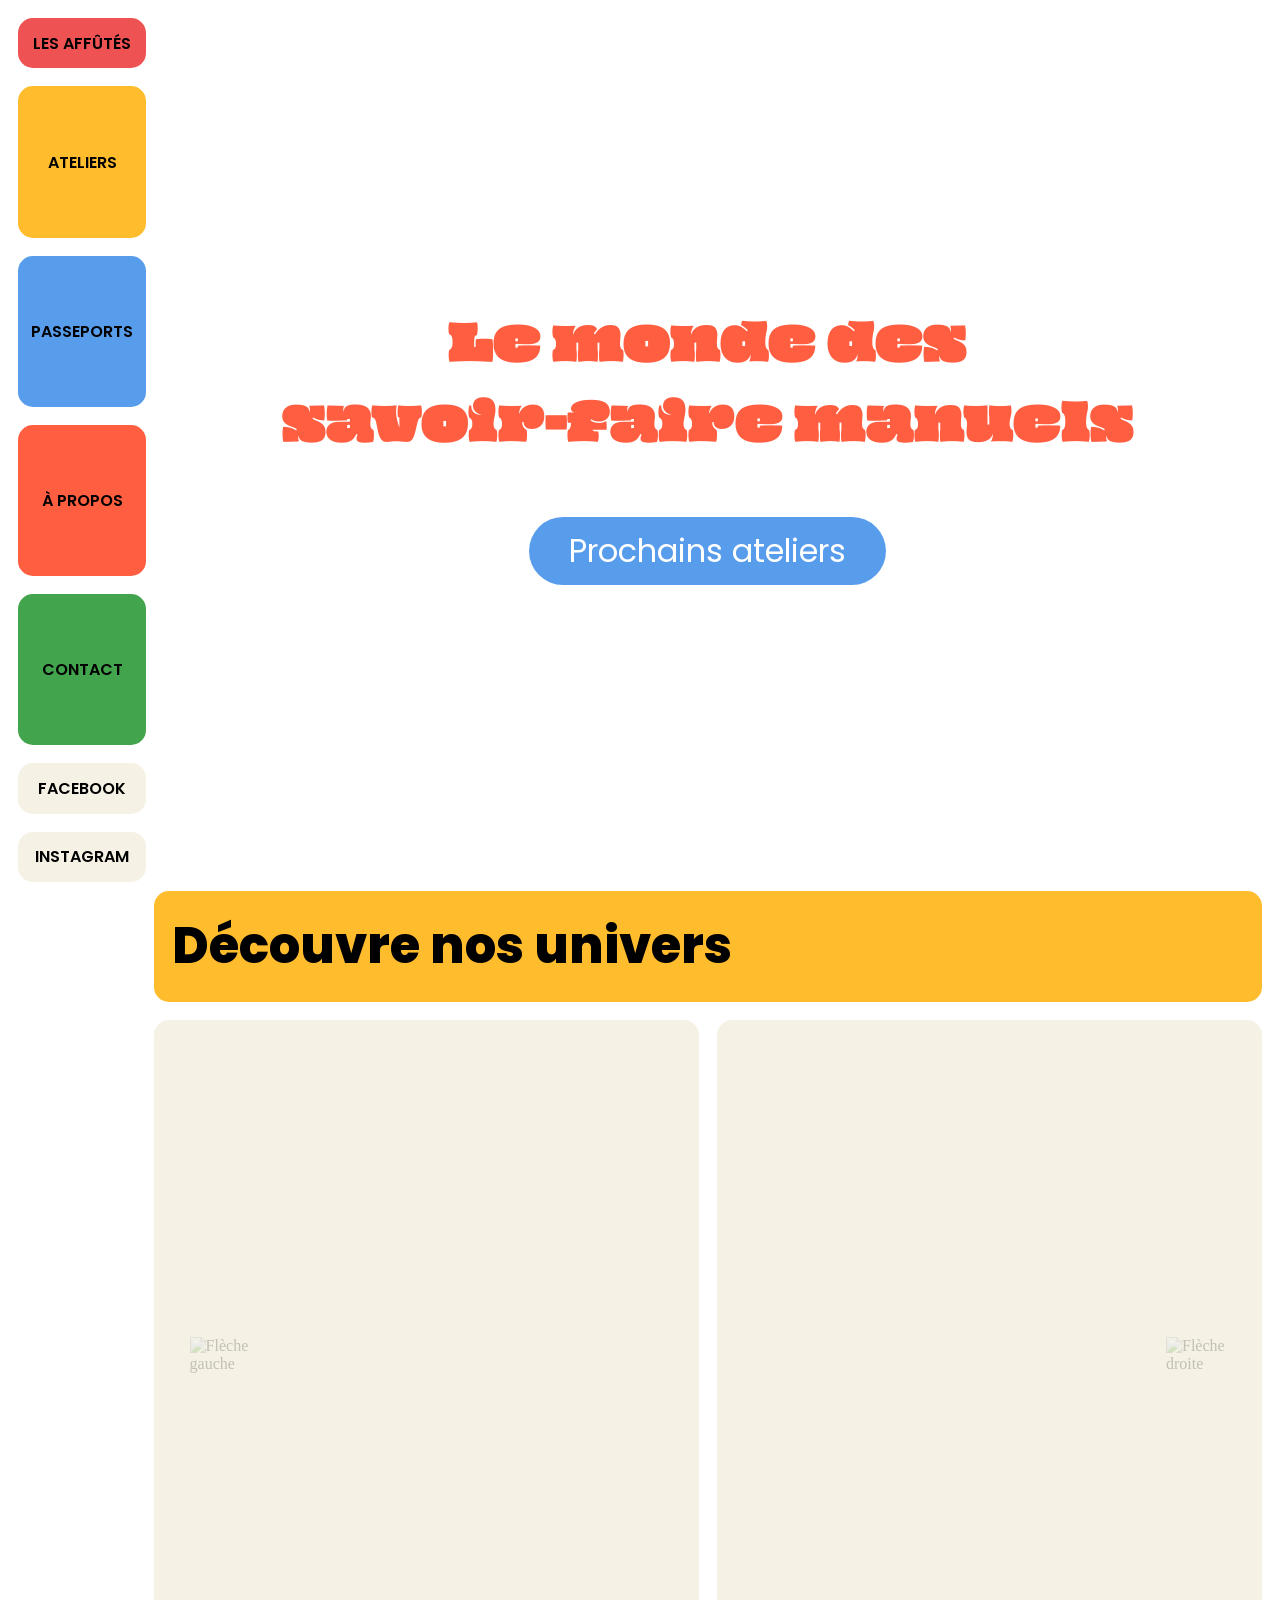
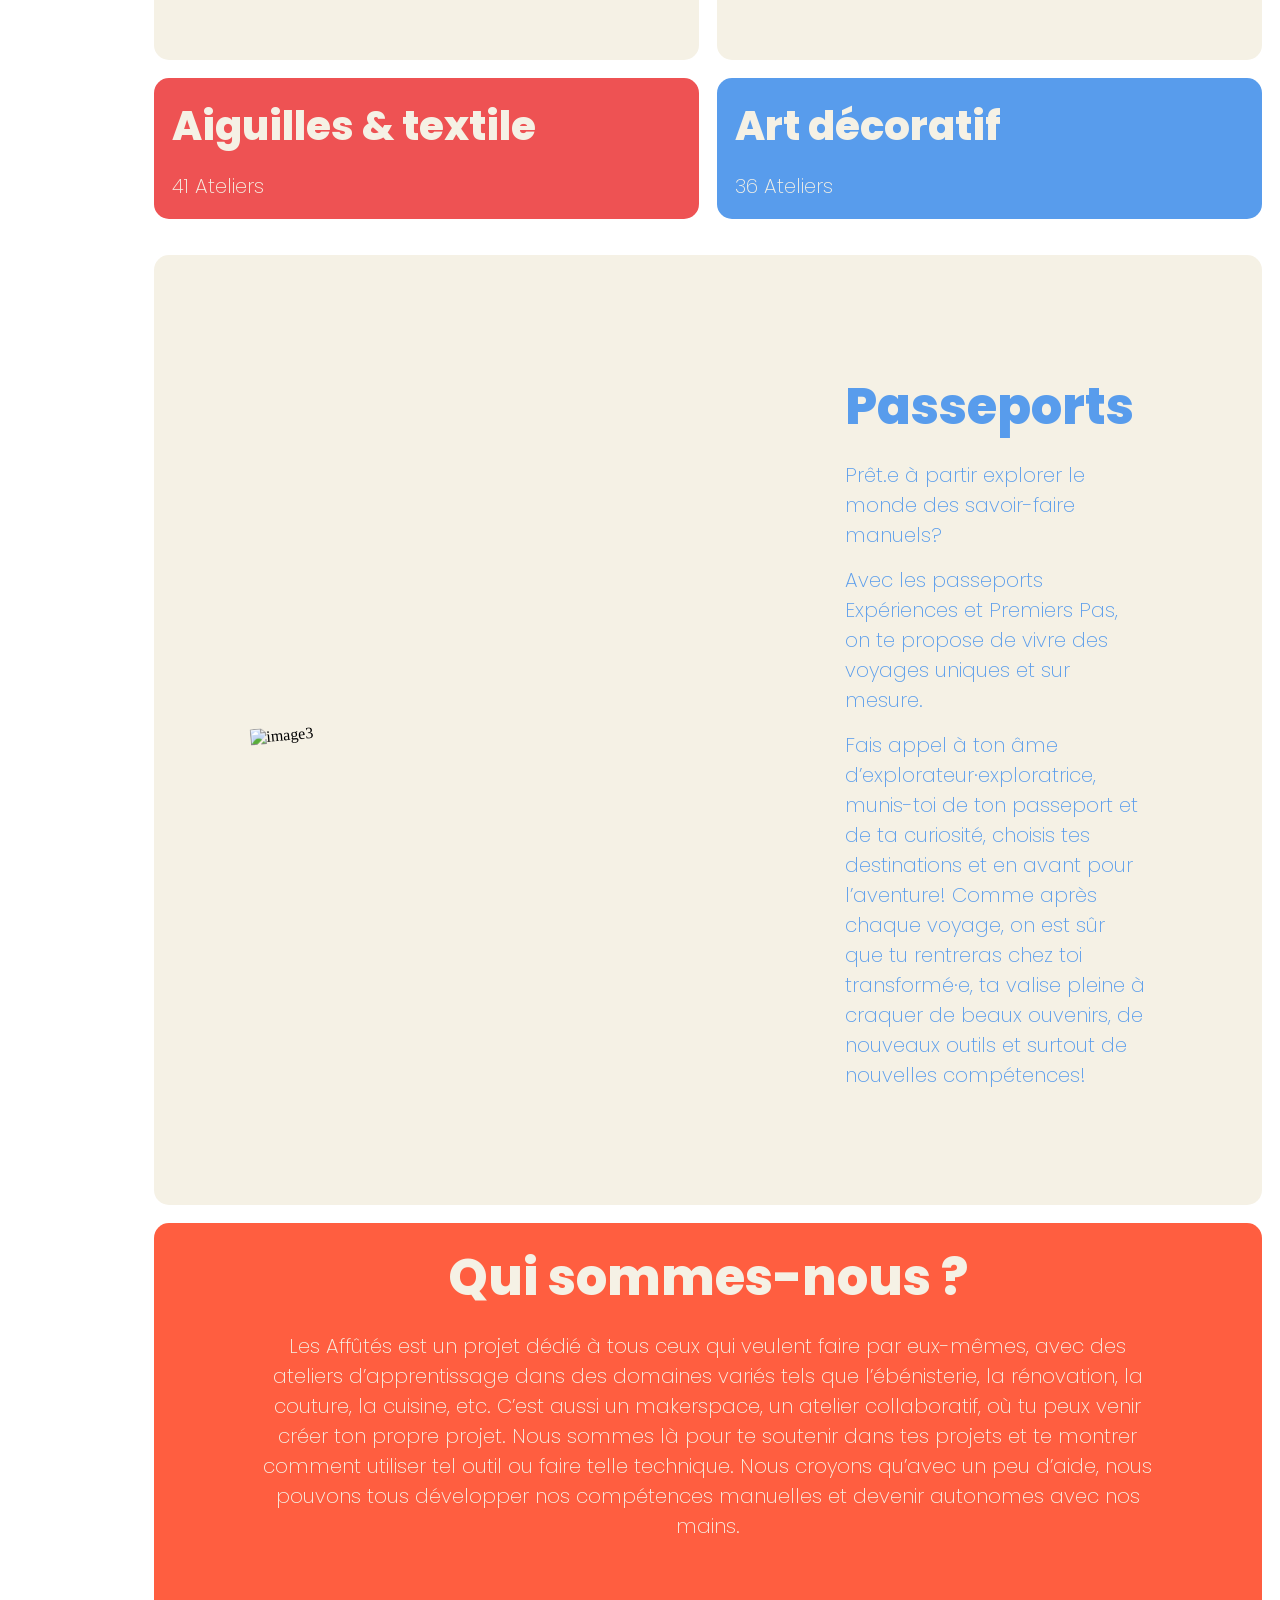
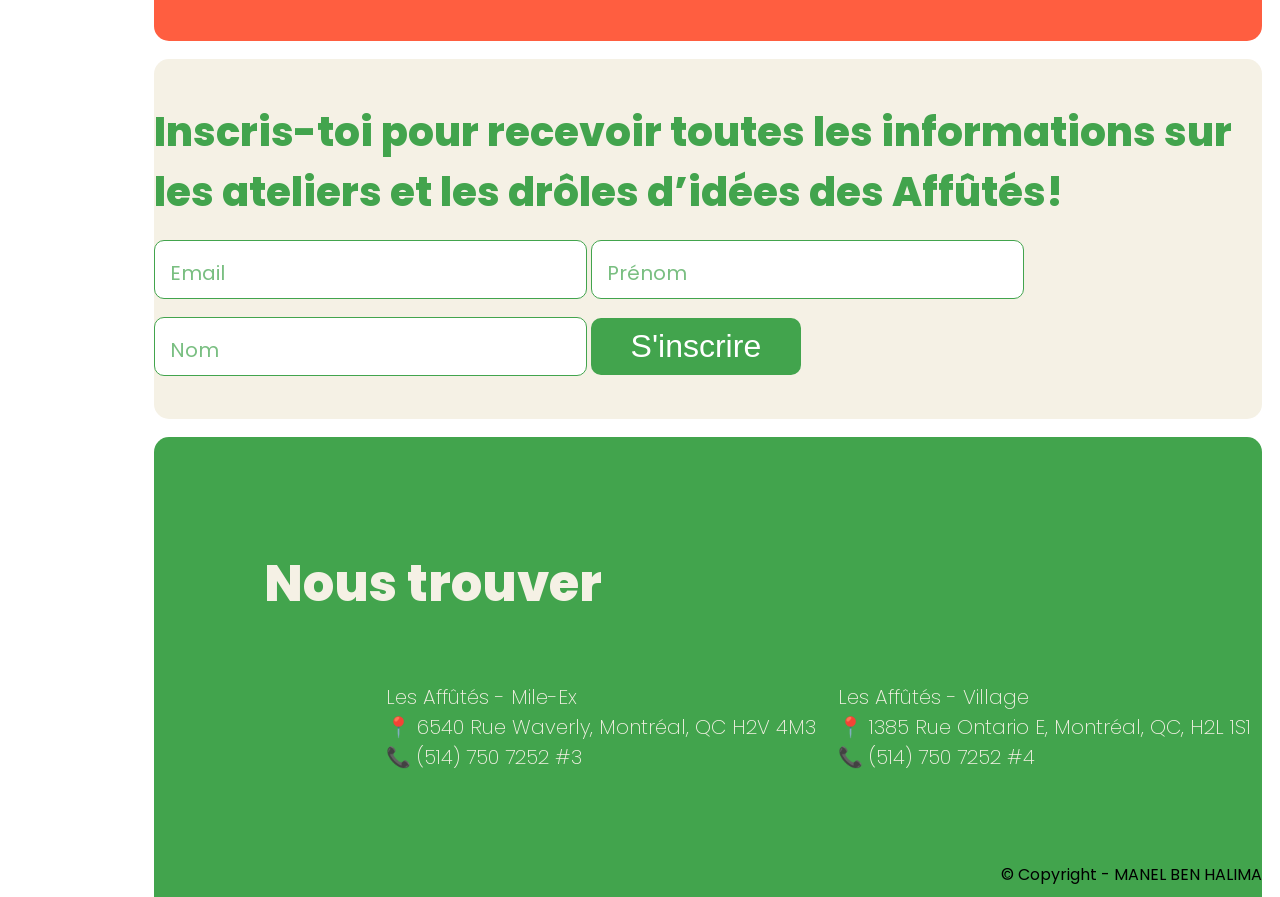
==== commit 59fb422a: "07-08-2026" ====
--- a/les-affutes/index.html
+++ b/les-affutes/index.html
@@ -17,192 +17,199 @@
 
 </head>
 <body>
+    <!-- Barre de navigation latérale fixe -->
     <aside class="sidebar">
-        <div class="menu-vertical">
-            <div class="logo">LES AFFÛTÉS</div>
-            <div><a href="ateliers.html" class="box c1" >ATELIERS</a></div>
-            <div><a href="passeports.html" class="box c1">PASSEPORTS</a></div>
-            <div><a href="apropos.html" class="box c1">À PROPOS</a></div>
-            <div><a href="contact.html" class="box c1">CONTACT</a></div>
-            <div><a class="box1 c1" >FACEBOOK</a></div>
-            <div><a class="box1 c1">INSTAGRAM</a></div>
-        </div>
+        <nav class="menu-vertical">
+            <a href="#accueil" class="box1 rouge">LES AFFÛTÉS</a>
+            <a href="#atelier" class="box jaune" >ATELIERS</a>
+            <a href="#passeports" class="box bleu">PASSEPORTS</a>
+            <a href="#apropos" class="box orange">À PROPOS</a>
+            <a href="#contact" class="box vert">CONTACT</a>
+            <a class="box1 gris" >FACEBOOK</a>
+            <a class="box1 gris">INSTAGRAM</a>
+        </nav>
     </aside>
 
-    <div class="container">
-        <div class="acceuil">
+    <!-- Contenu principal de la page -->
+    <main class="container">
+
+        <!-- Section Accueil -->
+        <section id="accueil" class="accueil">
             <h1 >Le monde des <br>savoir-faire manuels</h1>
-        </div>
-            
-        <div class="section-atelier">
+            <button class="btn-atelier">Prochains ateliers</button>
+        </section>
+        
+        <!-- Section Carrousel des Ateliers -->
+        <section id="atelier" class="section-atelier">
             <div class="atelier-titre">
                 <h2>Découvre nos univers</h2>
             </div>
 
+            <!-- Flèches de navigation pour le carrousel -->
+            <img src="/Projets-Autonomes/les-affutes/image/arrow-right.png" alt="Flèche droite" class="fleche-right">
+            <img src="/Projets-Autonomes/les-affutes/image/left-arrow.png" alt="Flèche gauche" class="fleche-left">
+
+            <!-- Liste défilante des ateliers -->
+            <div class="carte-atelier">
+                                                    
+                <div class="atelier">
+                    <div class="box-image">
+                        <img src="/Projets-Autonomes/les-affutes/image/tricot-300x300.png" alt="" class="aiguilles-image">
+                    </div>
+                    <div class="aiguilles-description">
+                        <h3>Aiguilles & textile</h3>
+                        <p>41 Ateliers</p>
+                    </div>
+                </div>
+                            
+                <div class="atelier">
+                    <div class="box-image">
+                        <img src="/Projets-Autonomes/les-affutes/image/vitrail-1-1-202x300.png" alt="" class="artdeco-image">
+                    </div>
+                                                        
+                    <div class="artdeco-description">
+                        <h3>Art décoratif</h3>
+                        <P>36 Ateliers</P>
+                    </div>
+                </div>
+                            
+                <div class="atelier">
+                    <div class="box-image">
+                        <img src="/Projets-Autonomes/les-affutes/image/couture-carre-300x300.png" alt="" class="couture-image">
+                    </div>
+
+                    <div class="couture-description">
+                        <h3>Couture</h3>
+                        <P>36 Ateliers</P>
+                    </div>
+                </div> 
+                            
+                <div class="atelier">
+                    <div class="box-image">
+                        <img src="/Projets-Autonomes/les-affutes/image/exe-illustrations-les-affutes-cuisine2-276x300.png" alt="" class="cuisine-image">
+                    </div>
+                        
+                    <div class="cuisine-description">
+                        <h3>Cuisine</h3>
+                        <P>66 Ateliers</P>
+                    </div> 
+                </div>
+
+            </div>      
+        </section>
+
+          
+
+        <!-- Section Passeports -->
+        <section id="passeports" class="section-passeports">
+            <div class="passeport-image-container">
+                <div class="passeport-image-container1">
+                    <img src="/Projets-Autonomes/les-affutes/image/pass-touchatout.png" alt="image3" class="passeport-image passeport-touchatout">
+                    <img src="/Projets-Autonomes/les-affutes/image/pass-repartetou.png" alt="" class="passeport-image passeport-repartout">
+                    <img src="/Projets-Autonomes/les-affutes/image/pass-cassecou.png" alt="" class="passeport-image passeport-cassecou">
+                </div>
+                <div class="passeport-image-container2">
+                    <img src="/Projets-Autonomes/les-affutes/image/pp-couture.jpg" alt="" class="passeport-image passeport-couture">
+                    <img src="/Projets-Autonomes/les-affutes/image/pp-cuisine.jpg" alt=""class="passeport-image passeport-cuisine">
+                    <img src="/Projets-Autonomes/les-affutes/image/pp-bois.jpg" alt=""class="passeport-image passeport-Bois">                    
+
+                </div>
+                    
+            </div>
+             
+            <div class="passeport-description">
+                <h2>Passeports</h2>
+                <p>Prêt.e à partir explorer le monde des savoir-faire manuels?</p>
+                <p>Avec les passeports Expériences et Premiers Pas, on te propose de vivre des voyages uniques et sur mesure.</p>
+                <p>Fais appel à ton âme d’explorateur·exploratrice, munis-toi de ton passeport et de ta curiosité, choisis tes destinations et en avant pour l’aventure!
+                Comme après chaque voyage, on est sûr que tu rentreras chez toi transformé·e, ta valise pleine à craquer de beaux ouvenirs, de nouveaux outils et surtout de nouvelles compétences!</p>
+    
+            </div>
+
+                
+        </section>
+
+
+        <!-- Section À Propos -->
+        <section id="apropos" class="section-apropos">
+            <img class="apropos-image" src="/Projets-Autonomes/les-affutes/image/exe-les-affutes-a3-horizontal-couleurs-2048x1298.png" alt="">
+            <div class="apropos-description">
+                <h2>Qui sommes-nous ?</h2>
+                <p>Les Affûtés est un projet dédié à tous ceux qui veulent faire par eux-mêmes, avec des ateliers d’apprentissage dans des domaines variés tels que l’ébénisterie, la rénovation, la couture, la cuisine, etc.
+                C’est aussi un makerspace, un atelier collaboratif, où tu peux venir créer ton propre projet. Nous sommes là pour te soutenir dans tes projets et te montrer comment utiliser tel outil ou faire telle technique.
+                Nous croyons qu’avec un peu d’aide, nous pouvons tous développer nos compétences manuelles et devenir autonomes avec nos mains.</p>
+
+            </div>
+        </section>
+
+        <!-- Section Newsletter / Inscription -->
+        <section id="contact" class="section-inscription">
+            <h3>Inscris-toi pour recevoir toutes les informations sur les ateliers et les drôles d’idées des Affûtés!</h3>
+                
+            <form class="formulaire">
+                <input type="text" placeholder="Email">
+                <input type="text" placeholder="Prénom">
+                <input type="text" placeholder="Nom">
+                <button type="submit">S'inscrire</button>
+            </form>
+        </section>
+
+        <!-- Pied de page -->
+        
+        <footer>
+
+            <h2>Nous trouver</h2>
+
+            <div class="section-footer">
+                <img src="/Projets-Autonomes/les-affutes/image/fra-b-corp-logo-tagline-lockup-standards-black-rgb-2048x967.png" alt="">
+
+                <p>
+                    Les Affûtés - Mile-Ex<br>
+                    📍 6540 Rue Waverly, Montréal, QC H2V 4M3<br>
+                    📞 (514) 750 7252 #3
+                </p>
+    
+                <p>
+                    Les Affûtés - Village <br>
+                    📍 1385 Rue Ontario E, Montréal, QC, H2L 1S1<br>
+                    📞 (514) 750 7252 #4
+                </p>
+    
+            </div>
+
+
+            <span>© Copyright - MANEL BEN HALIMA</span>
+
+        </footer>
+    </main>
             
-                <img src="/Projets-Autonomes/les-affutes/image/arrow-right.png" alt="" class="fleche-right">
-                <img src="/Projets-Autonomes/les-affutes/image/left-arrow.png" alt="" class="fleche-left">
-
-                <div class="carte-atelier">
-                                                    
-                    <div class="atelier">
-                        <div class="box-image">
-                            <img src="/Projets-Autonomes/les-affutes/image/tricot-300x300.png" alt="" class="aiguilles-image">
-                        </div>
-                        <div class="aiguilles-description">
-                            <h3>Aiguilles & textile</h3>
-                            <p>41 Ateliers</p>
-                        </div>
-                    </div>
-                            
-                    <div class="atelier">
-                        <div class="box-image">
-                            <img src="/Projets-Autonomes/les-affutes/image/vitrail-1-1-202x300.png" alt="" class="artdeco-image">
-                        </div>
-                                                        
-                        <div class="artdeco-description">
-                            <h3>Art décoratif</h3>
-                            <P>36 Ateliers</P>
-                        </div>
-                    </div>
-                            
-                    <div class="atelier">
-                        <div class="box-image">
-                            <img src="/Projets-Autonomes/les-affutes/image/couture-carre-300x300.png" alt="" class="couture-image">
-                        </div>
-
-                        <div class="couture-description">
-                            <h3>Couture</h3>
-                            <P>36 Ateliers</P>
-                        </div>
-                    </div> 
-                            
-                    <div class="atelier">
-                        <div class="box-image">
-                            <img src="/Projets-Autonomes/les-affutes/image/exe-illustrations-les-affutes-cuisine2-276x300.png" alt="" class="cuisine-image">
-                        </div>
-                        
-                        <div class="cuisine-description">
-                            <h3>Cuisine</h3>
-                            <P>66 Ateliers</P>
-                        </div> 
-                    </div>
-
-                </div>      
-
-            
-
-    
-        </div>
-
-          
-
-
-            <div class="section-passeports">
-                <div class="passeport-image-container">
-                    <div class="passeport-image-container1">
-                        <img src="/Projets-Autonomes/les-affutes/image/pass-touchatout.png" alt="image3" class="passeport-image passeport-touchatout">
-                        <img src="/Projets-Autonomes/les-affutes/image/pass-repartetou.png" alt="" class="passeport-image passeport-repartout">
-                        <img src="/Projets-Autonomes/les-affutes/image/pass-cassecou.png" alt="" class="passeport-image passeport-cassecou">
-                    </div>
-                    <div class="passeport-image-container2">
-                        <img src="/Projets-Autonomes/les-affutes/image/pp-couture.jpg" alt="" class="passeport-image passeport-couture">
-                        <img src="/Projets-Autonomes/les-affutes/image/pp-cuisine.jpg" alt=""class="passeport-image passeport-cuisine">
-                        <img src="/Projets-Autonomes/les-affutes/image/pp-bois.jpg" alt=""class="passeport-image passeport-Bois">                    
-
-                    </div>
-                    
-                </div>
-             
-                <div class="passeport-description">
-                    <h2>Passeports</h2>
-                    <p>Prêt.e à partir explorer le monde des savoir-faire manuels?</p>
-                    <p>Avec les passeports Expériences et Premiers Pas, on te propose de vivre des voyages uniques et sur mesure.</p>
-                    <p>Fais appel à ton âme d’explorateur·exploratrice, munis-toi de ton passeport et de ta curiosité, choisis tes destinations et en avant pour l’aventure!
-                    Comme après chaque voyage, on est sûr que tu rentreras chez toi transformé·e, ta valise pleine à craquer de beaux ouvenirs, de nouveaux outils et surtout de nouvelles compétences!</p>
-    
-                </div>
-
-                
-            </div>
-
-
-
-            <div class="section-apropos">
-                <img class="apropos-image" src="/Projets-Autonomes/les-affutes/image/exe-les-affutes-a3-horizontal-couleurs-2048x1298.png" alt="">
-                <div class="apropos-description">
-                   
-                    <h2>Qui sommes-nous ?</h2>
-                    <p>Les Affûtés est un projet dédié à tous ceux qui veulent faire par eux-mêmes, avec des ateliers d’apprentissage dans des domaines variés tels que l’ébénisterie, la rénovation, la couture, la cuisine, etc.
-                    C’est aussi un makerspace, un atelier collaboratif, où tu peux venir créer ton propre projet. Nous sommes là pour te soutenir dans tes projets et te montrer comment utiliser tel outil ou faire telle technique.
-                    Nous croyons qu’avec un peu d’aide, nous pouvons tous développer nos compétences manuelles et devenir autonomes avec nos mains.</p>
-
-                </div>
-            </div>
-
-            <div class="section-inscription">
-                <h3>Inscris-toi pour recevoir toutes les informations sur les ateliers et les drôles d’idées des Affûtés!</h3>
-                
-                <div class="formulaire">
-                    <input type="text" placeholder="Email">
-                    <input type="text" placeholder="Prénom">
-                    <input type="text" placeholder="Nom">
-                    <button>S'inscrire</button>
-                </div>
-            </div>
-
-    <div>
-    <footer>
-
-        <h2>Nous trouver</h2>
-
-        <div class="section-footer">
-            <img src="/Projets-Autonomes/les-affutes/image/fra-b-corp-logo-tagline-lockup-standards-black-rgb-2048x967.png" alt="">
-
-            <p>
-                Les Affûtés - Mile-Ex<br>
-                📍 6540 Rue Waverly, Montréal, QC H2V 4M3<br>
-                📞 (514) 750 7252 #3
-            </p>
-    
-              <p>
-                Les Affûtés - Village <br>
-                📍 1385 Rue Ontario E, Montréal, QC, H2L 1S1<br>
-                📞 (514) 750 7252 #4
-            </p>
-    
-            
-
-        </div>
-
-
-        <span>© Copyright - MANEL BEN HALIMA</span>
-    </footer>
-            
-
-<script>
-const slider = document.querySelector('.carte-atelier');
-
-const flecheDroite = document.querySelector('.fleche-right');
-const flecheGauche = document.querySelector('.fleche-left');
-
-const largeurCarte =
-document.querySelector('.atelier').offsetWidth + 24;
-
-flecheDroite.addEventListener('click', () => {
-slider.scrollBy({
-left: largeurCarte,
-behavior: 'smooth'
-});
-});
-
-flecheGauche.addEventListener('click', () => {
-slider.scrollBy({
-left: -largeurCarte,
-behavior: 'smooth'
-});
-});
-</script>
+
+    <script>
+        const slider = document.querySelector('.carte-atelier');
+        const flecheDroite = document.querySelector('.fleche-right');
+        const flecheGauche = document.querySelector('.fleche-left');
+        
+        function largeurCarte() {
+            const carte = document.querySelector('.atelier');
+            const gap = parseFloat(getComputedStyle(slider).gap);
+            return carte.offsetWidth + gap;
+        }
+
+        flecheDroite.addEventListener('click', () => {
+            slider.scrollBy({
+                left: largeurCarte(),
+                behavior: 'smooth'
+            });
+        });
+
+        flecheGauche.addEventListener('click', () => {
+            slider.scrollBy({
+                left: -largeurCarte(),
+                behavior: 'smooth'
+            });
+        });
+
+    </script>
 
     
 </body>
--- a/les-affutes/style.css
+++ b/les-affutes/style.css
@@ -1,6 +1,18 @@
-/* page index */
-
-/* Globale */
+/* ==========================================================================
+   1. REGLES GLOBALES & TYPOGRAPHIE
+   ========================================================================== */
+
+   :root {
+  /* Palette de couleurs du menu */
+  --color-gris: #f5f1e5;      /* Gris clair */
+  --color-orange: #ff5e40;  /* Orange */
+  --color-bleu: #589cec;/* Bleu */
+  --color-vert: #42a44d;   /* Vert */
+  --color-jaune: #ffbd2e;   /* Jaune */
+  --color-rouge: #EE5253;  /* Rouge  */
+
+   }
+
 *{
     margin: 0;
     padding: 0;
@@ -15,23 +27,16 @@
     
 }
 
-h1{
-    font-family: "Oi", serif;
-    font-weight: 400;
-    font-style: normal;
-    text-align: center;
-
-}
 h2{
     font-family: "Poppins", serif;
-    font-size: 50px ;
+    font-size: 50px;
     font-weight: 800;
     font-style: normal;  
 }
 
 h3{
     font-family: "Poppins", serif;
-    font-size: 20px ;
+    font-size: 40px ;
     font-weight: 800;
     font-style: normal;  
 }
@@ -43,92 +48,103 @@
     font-style: normal;  
     margin-top: 15px;
 }
-body{
-
-}
-
-/* img{
-    width: 70px;
-} */
-
-
-/* menu */
+
+
+/* ==========================================================================
+2. Barre de navigation latérale fixe
+========================================================================== */
+
+
+
 .sidebar{
-position: fixed;
-left: 2vh; top: 0; bottom: 0;
-min-width: 200px;
-height: 100vh;
-
-}
-
-.logo{
-    display: block;
-    height: 5vh;
+    position: fixed;
+    left: 2vh;
+    top: 2vh;
+    bottom: 2vh;
+
+    min-width: 10vw;
+}
+
+.menu-vertical{
+    height: 100%;
+    display: flex;
+    flex-direction: column;
+    gap: 2vh;
+    
+}
+.sidebar a{
+    display: flex;
+    align-items: center;
+    justify-content: center;
     border-radius: 15px;
-    margin-top: 10px;
-    line-height: 5vh;
-    
-
-
-    text-align: center; 
-    background-color: rgb(231, 231, 231);
-
-    font-family: "Poppins", sans-serif;
-    font-size: 20px;
-    font-weight: 800;
+}
+.logo, .box1{
+    flex: 1;
+    
+}
+.box{
+    flex: 3;
+}
+
+
+/* Conteneur principal décalé pour laisser la place à la sidebar */
+.container{
+    margin-left: 12vw;
+}
+
+.jaune { background-color: var(--color-jaune); }
+.rouge { background-color: var(--color-rouge); }
+.vert { background-color: var(--color-vert); }
+.orange { background-color: var(--color-orange); }
+.bleu{ background-color: var(--color-bleu); }
+.gris { background-color: var(--color-gris); }
+
+/* ==========================================================================
+3. SECTION ACCUEIL (HERO)
+========================================================================== */
+h1{
+    font-family: "Oi", serif;
+    font-weight: 400;
     font-style: normal;
-
-}
-
-.box{
-    display: block;
-    height: 20vh;
-
-    border-radius: 15px;
-    margin-top: 10px;
     text-align: center;
-    line-height: 20vh;
-
-    
-}
-.box1{
-    display: block;
-    height: 5vh;
-    border-radius: 15px;
+    color: var(--color-orange);
+    font-size: 50px;
+
+}
+
+.btn-atelier{
+    text-decoration: none;
+    border: 0;
+    padding: 10px 40px;
+    font-size: 2rem;
     text-align: center;
-    line-height: 5vh;
-}
-.c1{
-    background-color: rgb(231, 231, 231);
-    margin-top: 10px;
-}
-.container{
-    margin-left: 250px;
-}
-
-.menu-vertical img{
-    object-fit: contain;
-    
-}
-
-/* acceuil */ 
-.acceuil{
+    color: white;
+    border-radius: 40px;
+    background-color: var(--color-bleu);
+    font-family: "Poppins", serif;
+    margin-top: 50px;
+
+          
+}
+
+.accueil{
     height: 95vh;
     border-radius: 15px;
     margin-top: 2vh;
     margin-right: 2vh;
     
     display: flex;
+    flex-direction: column;
     align-items: center;
-
-    
-    background-image: url(/Projets-Autonomes/les-affutes/image/allison-saeng-f8cmxt24mrM-unsplash.jpg);
+    justify-content: center;
+    
+    
+    background-image: url(/Projets-Autonomes/les-affutes/image/10659095.jpg);
     background-repeat: no-repeat;
     background-size: cover;
- 
-
-}
-
+    
+    
+}
 
 /* ------------------------------------
 -----------section atelier ------------
@@ -200,76 +216,90 @@
 }
 .cuisine-description{
     grid-column: 4 / span 1; */
+
+
+/* ==========================================================================
+   4. SECTION ATELIERS (CARROUSEL)
+   ========================================================================== */
+.section-atelier{
+    position: relative;
+    padding-top: 2vh;
+    margin-right: 2vh;
+}  
+
+.atelier-titre h2{
+
+    padding: 2vh;
+}
+
+.atelier-titre{
+    background-color: var(--color-jaune);
+    border-radius:15px;
+}
+
+/* Flèches du carrousel */   
 .fleche-left, .fleche-right{
-   position:absolute;
+    position: absolute;
+    top: 50%;
+    transform: translateY(-50%);
+
     width:60px;
     cursor:pointer;
     z-index:10;
-    opacity:.2
+    opacity:0.2;
+    transition: opacity 0.3s ease;
 }
 
 .fleche-left{
-transform:translateY(450px) translateX(30px);   
+ 
+left: 4vh;
 }
 
 .fleche-right{
-transform:translateY(450px) translateX(1500px);   
-}
-.atelier-titre h2{
-    padding: 2vh;
-}
-.section-atelier{
-    padding-top: 2vh;
-}  
-.atelier-titre{
-    background-color:rgb(231,231,231);
-    border-radius:15px;
-}
+position: absolute;
+right: 4vh;
+}
+
+/* Slider défilant */
+
 .carte-atelier{
     display:flex;
-    gap:24px;
+    gap:2vh;
     width:100%;
 
     overflow-x:auto;
     overflow-y:hidden;
-    padding-top:2vh;
+
+    padding: 2vh 0vh 2vh 0vh;
+
     scroll-behavior:smooth;
+    scrollbar-width: none; /* Cache la barre sous Firefox */
 }
 
 .carte-atelier::-webkit-scrollbar{
-display:none;
-}
-
-.carte-atelier{
-scrollbar-width:none;
-}
-
+display:none;/* Cache la barre sous Chrome/Safari */
+}
+
+/* Cartes individuelles */
 
 .atelier{
     /* min-height:75vh; */
     display:flex;
     flex-direction:column;
-    flex:0 0 40%;
-}
-.atelier img{
-    display: block;
-    width: 55%;
-    height: auto;
-    object-fit: contain;
+    flex: 0 0 calc((100% - 2vh) / 2);
 }
 
 .box-image{
-    background-color:rgb(231,231,231);
+    background-color:var(--color-gris);
     border-radius:15px;
 
     display:flex;
     justify-content:center;
     align-items:center;
 
-    height: clamp(400px, 50vw, 900px);
-
-     
-}
+    height: clamp(400px, 50vw, 900px);    
+}
+
 .aiguilles-image, .artdeco-image, .couture-image, .cuisine-image{
 
     max-width: 50%;
@@ -277,26 +307,41 @@
     object-fit: contain;
         
 }
+
 .aiguilles-description, .artdeco-description, .couture-description, .cuisine-description {
-    background-color:rgb(231,231,231);
+
     border-radius:15px;
     margin-top: 2vh;
     padding: 2vh;
 }
 
-
-
-/* ------------------------------------
------------section passeport------------
---------------------------------------*/
+.aiguilles-description{
+background-color: var(--color-rouge);
+color:var(--color-gris);
+} 
+.artdeco-description{
+    background-color: var(--color-bleu);
+    color: var(--color-gris);
+
+} 
+.couture-description{
+    background-color: var(--color-orange);
+    color: var(--color-gris);
+} 
+.cuisine-description{
+    background-color: #42a44d;
+    color: var(--color-gris);
+}
+
+/* ==========================================================================
+   5. SECTION PASSEPORTS
+   ========================================================================== */
 
 .section-passeports{
     display: flex;
-    
-    resize: both;
     overflow:hidden;
 
-    background-color: rgb(231, 231, 231);
+    background-color: var(--color-gris);
     border-radius: 15px;
     margin-top: 2vh;
     margin-right: 2vh;
@@ -310,9 +355,8 @@
     flex: 2;
     margin: clamp(15px, 3vw, 40px);
     justify-content: center;
-
-}
-
+    color: var(--color-bleu);
+}
 
 .passeport-image-container {
     display: flex;
@@ -320,26 +364,20 @@
     align-items: center;
     justify-content: center;
     flex: 1;
-
-    
-}
-
-.passeport-image-container1 {
+}
+
+.passeport-image-container1, .passeport-image-container2 {
     display: flex;
     flex-direction: row;
 }
 
-.passeport-image-container2 {
-    display: flex;
-    flex-direction: row;
-}
 
 .passeport-image {
     width: clamp(100px, 15vw, 230px);
     height: auto;
 }
 
-
+/* Animations au survol des passeports */
 .passeport-cassecou {
     z-index: 5;
     transform: translateX(-30px) rotate(5deg);
@@ -389,14 +427,14 @@
     transform: translateX(0px) rotate(-5deg);
 
 }
-/* ------------------------------------
------------ section a propos------------
---------------------------------------*/
-
-    
+
+/* ==========================================================================
+   6. SECTION À PROPOS
+   ========================================================================== */
+
 .section-apropos{
     /* height: 95vh; */
-    background-color: rgb(231, 231, 231);
+    background-color:var(--color-orange);
     border-radius: 15px;
     margin-top: 2vh;
     margin-right: 2vh; 
@@ -411,76 +449,92 @@
     display: flex;
     flex-direction: column;
     padding-bottom: 100px;
+    color: var(--color-gris);
 }
 
 .apropos-description P{
     padding: 0 100px ;
 }
 
-/* ------------------------------------
----------- section a inscription----------
---------------------------------------*/
-    
-    
-    .section-inscription{
-        height: 40vh;
-        background-color: rgb(231, 231, 231);
-        border-radius: 15px;
-        margin-top: 2vh;
-        margin-right: 2vh; 
-        display: flex;
-        flex-direction: column;
-        justify-content: center;
-        align-items: center;
+/* ==========================================================================
+   7. SECTION INSCRIPTION (NEWSLETTER)
+   ========================================================================== */
+    
+ .section-inscription{
+    height: 40vh;
+    background-color: var(--color-gris);
+    border-radius: 15px;
+    margin-top: 2vh;
+    margin-right: 2vh; 
+    display: flex;
+    flex-direction: column;
+    justify-content: center;
+    align-items: center;   
+}
+.section-inscription h3{
+    color: var(--color-vert);
+}
+    
+.formulaire input{
+    padding: 10px 15px;
+    font-size: 2rem;
+    border: 1px solid var(--color-vert) ;
+    border-radius: 10px; 
+    margin-top: 2vh;
+    
+    
+}
+
+::placeholder{
+    font-family: "Poppins", serif;
+    font-size: 20px;
+    color: var(--color-vert);
+    opacity: .7;
+}
+    
+
+.formulaire button{
+    text-decoration: none;
+    border: 0;
+    padding: 10px 40px;
+    font-size: 2rem;
+    text-align: center;
+    color: white;
+    border-radius: 10px;
+    background-color:var(--color-vert);
         
-    }
-    
-    .formulaire button{
-        text-decoration: none;
-        border: 0;
-        padding: 10px 15px;
-        font-size: 1rem;
-        text-align: center;
-        color: white;
-        border-radius: 10px;
-        background-color: #565656;
-        
-    }
-    .formulaire input{
-        padding: 10px 15px;
-        font-size: 1rem;
-        border: 1px solid #565656 ;
-        border-radius: 10px; 
-        margin-top: 2vh;
-    }
-    
-   /* ------------------------------------
----------- section footer ----------------
---------------------------------------*/
-    footer{
-        margin-top: 2vh;
-        margin-right: 2vh;
-        background-color: rgb(231, 231, 231);
-        border-radius: 15px 15px 0px 0px ;
-        
-    }
-    footer h2{
-        padding: 110px;
-    }
-    .section-footer{
-        display: flex;
-        justify-content: space-around;
-        margin-top: 5vh;
-        
-    }
-    .section-footer img{
-        width: 200px;
-        
-    }
-    footer span{
-        display: flex;
-        justify-content:end ;
-        margin-top: 10vh;
-        padding-bottom: 10px;
-        font-family: "Poppins", sans-serif;
-    }+}
+    
+/* ==========================================================================
+   8. FOOTER
+   ========================================================================== */
+footer{
+    margin-top: 2vh;
+    margin-right: 2vh;
+    background-color: var(--color-vert);
+    border-radius: 15px 15px 0px 0px ;    
+}
+
+footer h2{
+    color: var(--color-gris);
+    padding: 110px 0 0 110px;
+}
+
+.section-footer{
+    display: flex;
+    justify-content: space-around;
+    margin-top: 5vh;
+    color: var(--color-gris);
+}
+
+.section-footer img{
+    width: 200px;
+}
+
+footer span{
+    display: flex;
+    justify-content:end ;
+    margin-top: 10vh;
+    padding-bottom: 10px;
+    font-family: "Poppins", sans-serif;
+}
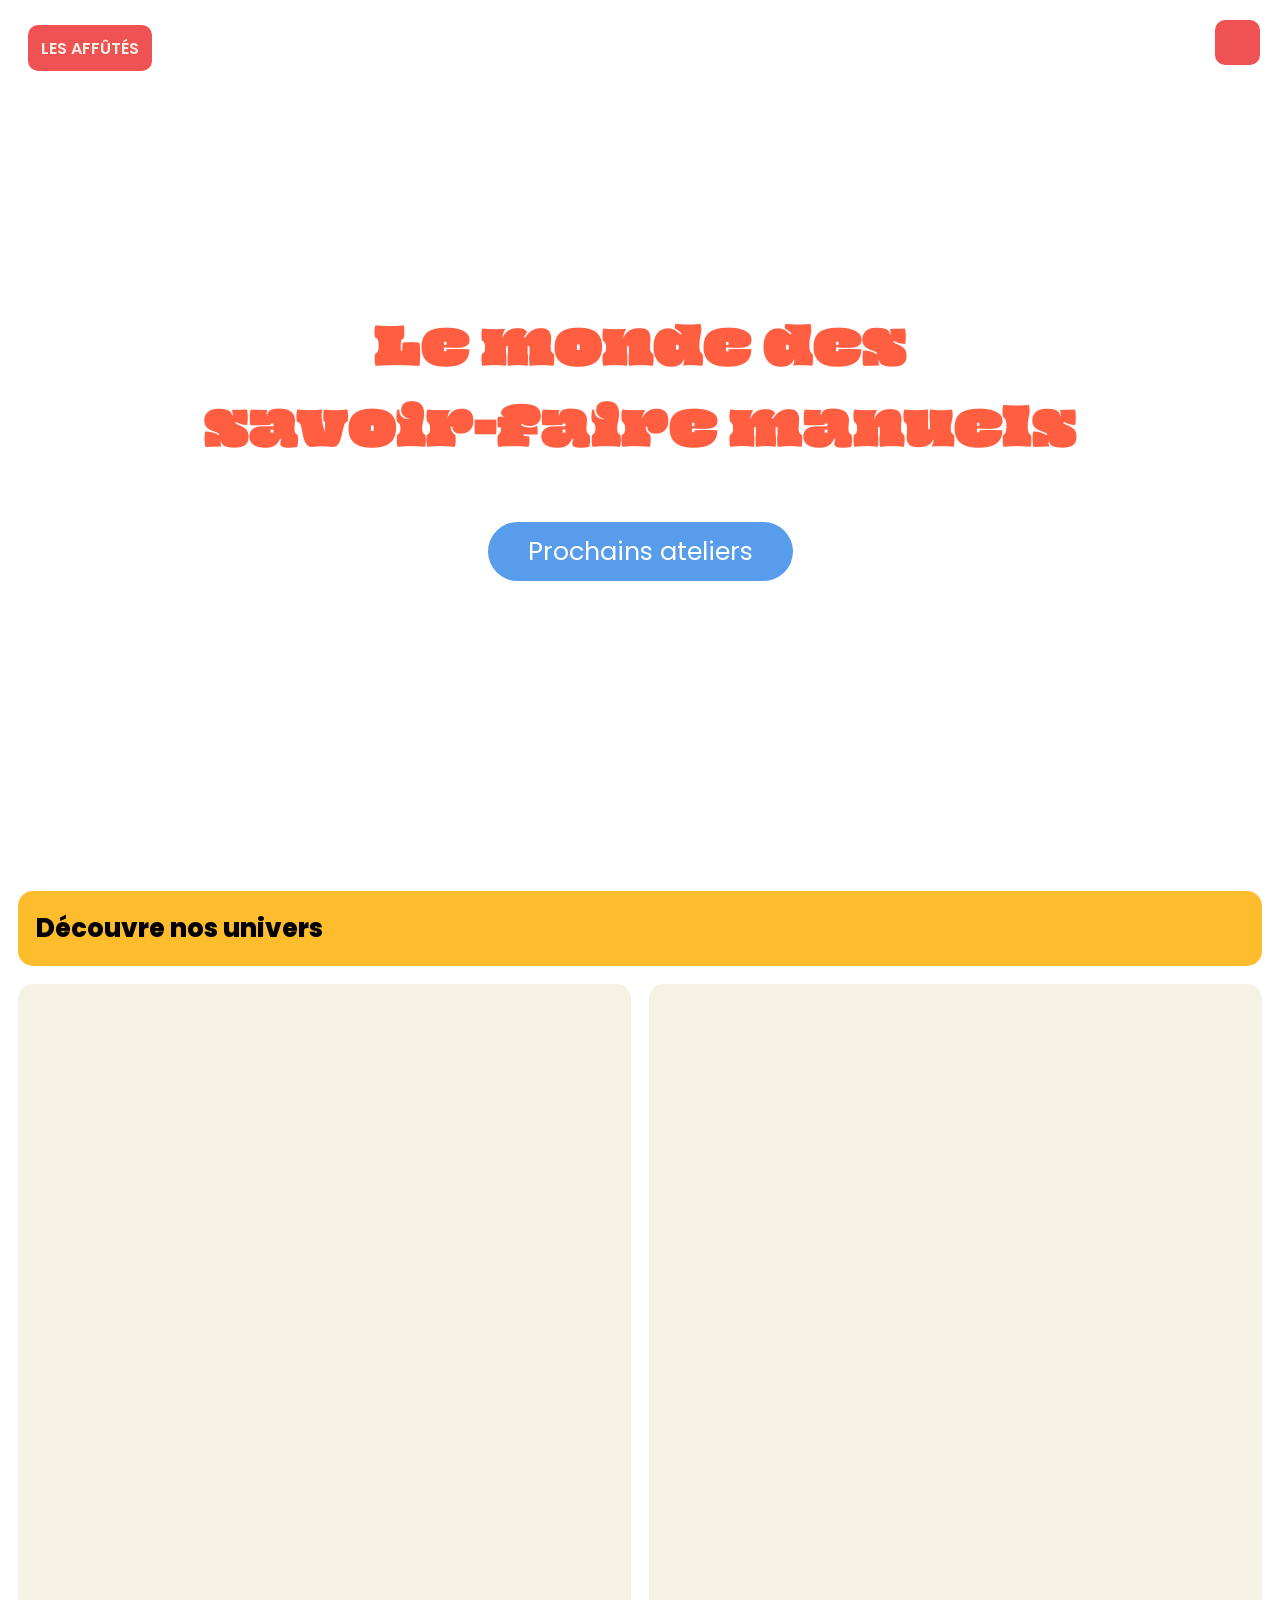
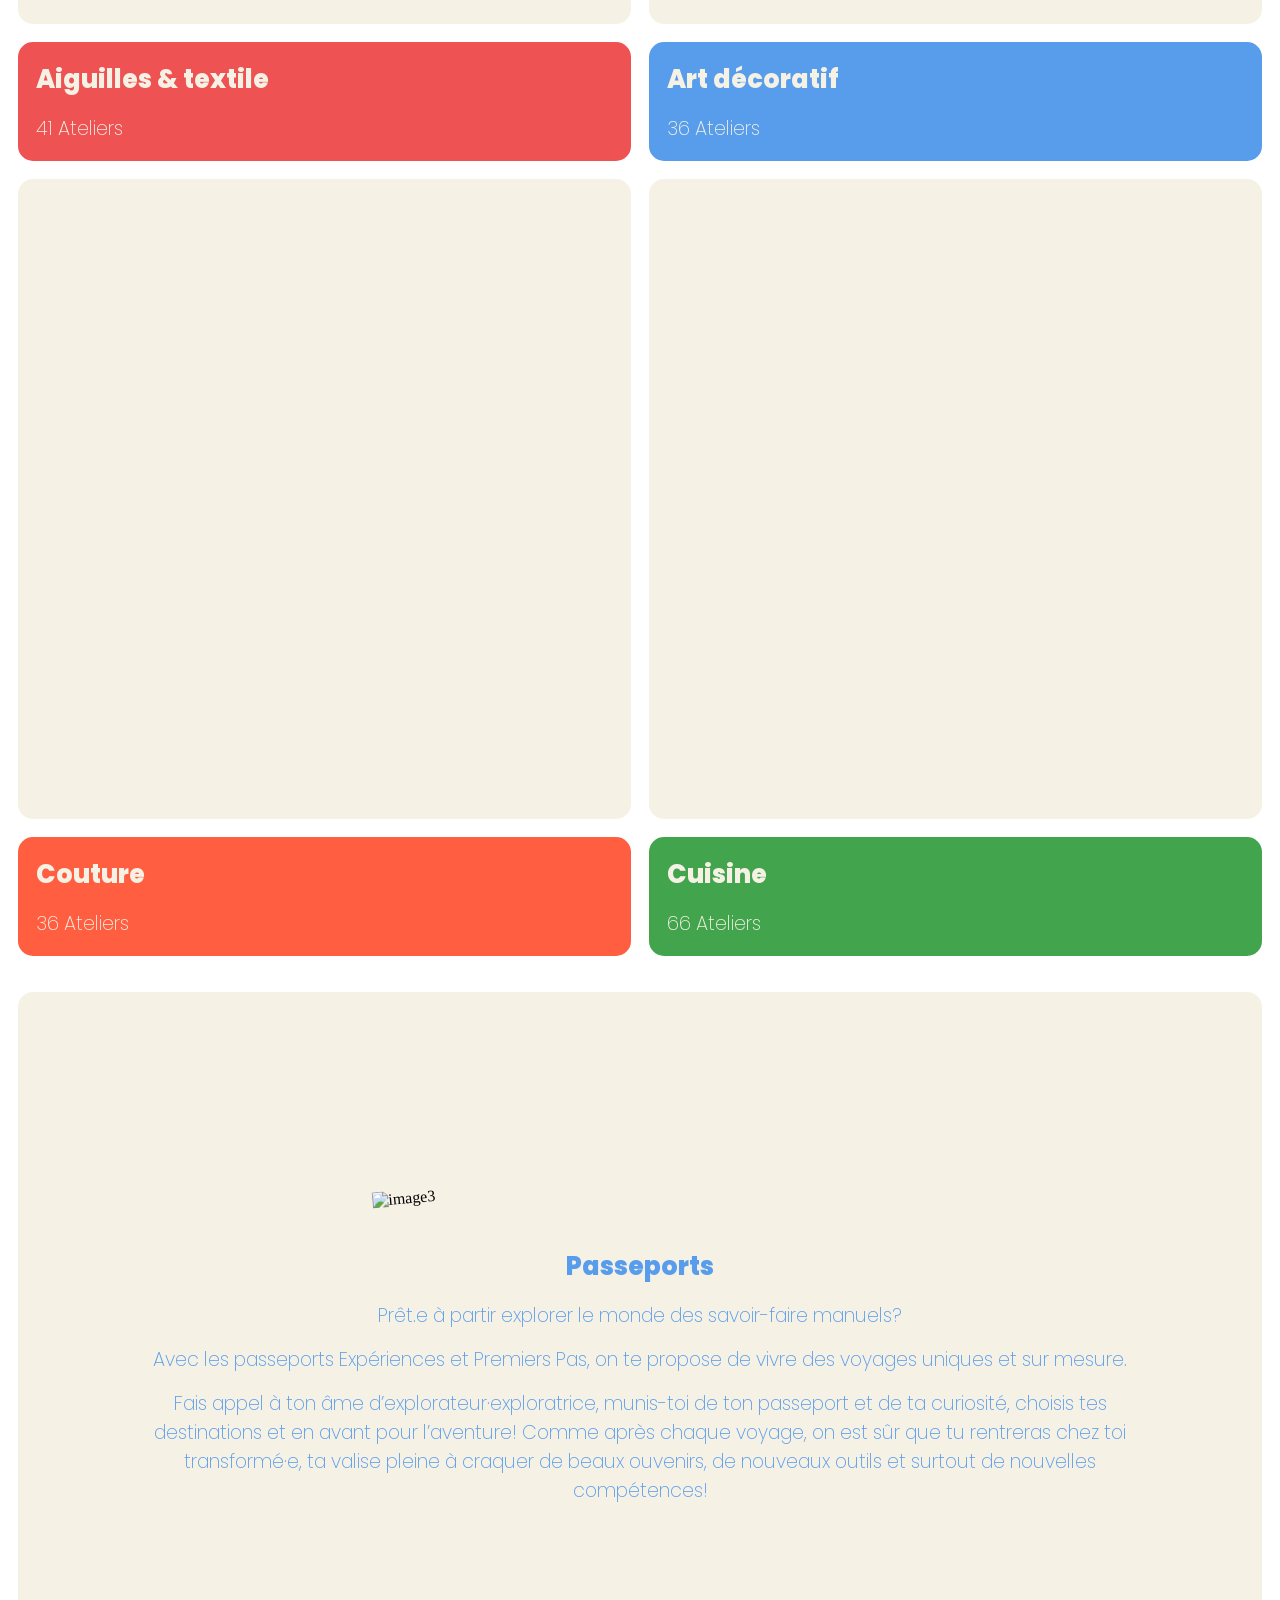
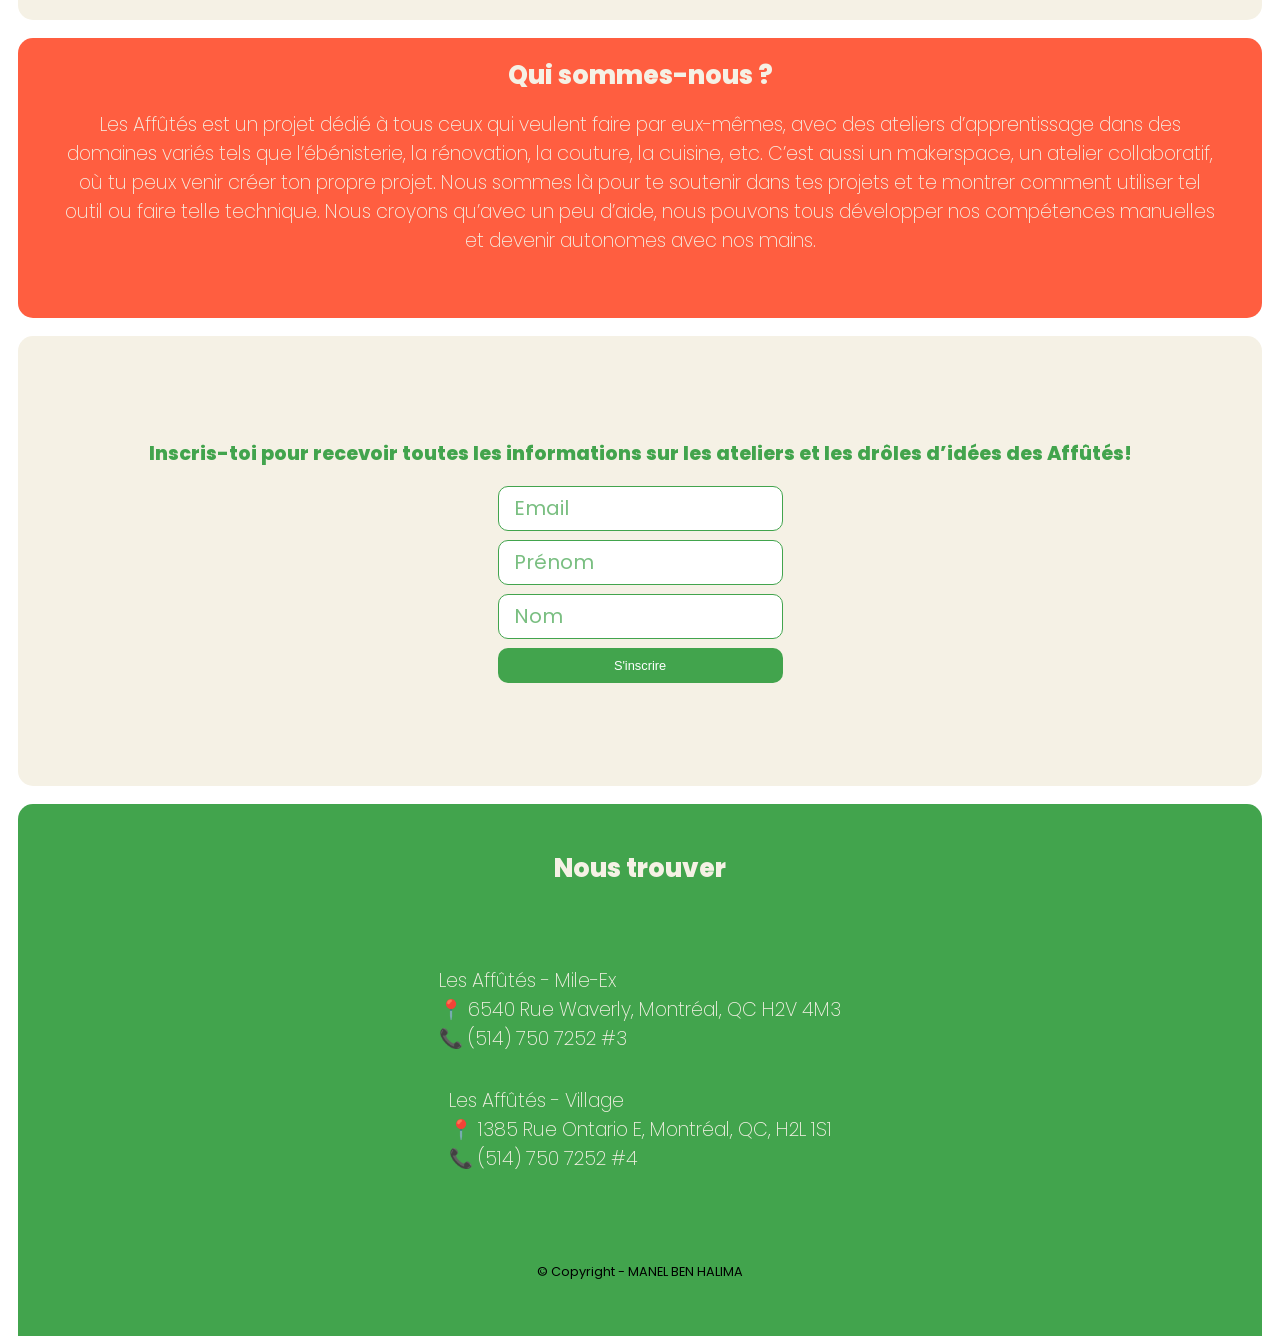
==== commit 3d144165: "11-08-2026" ====
--- a/les-affutes/index.html
+++ b/les-affutes/index.html
@@ -19,8 +19,18 @@
 <body>
     <!-- Barre de navigation latérale fixe -->
     <aside class="sidebar">
+        <a href="#accueil" class="logo rouge">LES AFFÛTÉS</a>
+
+        <button class="burger-btn">
+            <span></span>
+            <span></span>
+            <span></span>
+        </button>
+
+
+
+        <!-- <BUtton class="menu-icon">☰</BUtton> -->
         <nav class="menu-vertical">
-            <a href="#accueil" class="box1 rouge">LES AFFÛTÉS</a>
             <a href="#atelier" class="box jaune" >ATELIERS</a>
             <a href="#passeports" class="box bleu">PASSEPORTS</a>
             <a href="#apropos" class="box orange">À PROPOS</a>
@@ -144,7 +154,7 @@
 
         <!-- Section Newsletter / Inscription -->
         <section id="contact" class="section-inscription">
-            <h3>Inscris-toi pour recevoir toutes les informations sur les ateliers et les drôles d’idées des Affûtés!</h3>
+            <h4>Inscris-toi pour recevoir toutes les informations sur les ateliers et les drôles d’idées des Affûtés!</h4>
                 
             <form class="formulaire">
                 <input type="text" placeholder="Email">
@@ -209,6 +219,19 @@
             });
         });
 
+        const burger = document.querySelector('.burger-btn');
+        const menu = document.querySelector('.menu-vertical');
+
+        burger.addEventListener('click', () => {
+
+            menu.classList.toggle('open');
+            burger.textContent = menu.classList.contains('open')
+            ? '✕'
+            : '☰';
+
+        });
+        
+
     </script>
 
     
--- a/les-affutes/style.css
+++ b/les-affutes/style.css
@@ -11,7 +11,9 @@
   --color-jaune: #ffbd2e;   /* Jaune */
   --color-rouge: #EE5253;  /* Rouge  */
 
+  --sidebar-width:clamp(140px, 10vw, 200px);
    }
+
 
 *{
     margin: 0;
@@ -29,21 +31,29 @@
 
 h2{
     font-family: "Poppins", serif;
-    font-size: 50px;
+    font-size:  clamp(1rem, 2vw, 3rem);
+    font-weight: 800;
+    font-style: normal; 
+    white-space: nowrap;
+}
+
+h3{
+    font-family: "Poppins", serif;
+    font-size: clamp(0.9rem, 2vw, 2rem);
+    white-space: nowrap;
     font-weight: 800;
     font-style: normal;  
 }
-
-h3{
+h4{
     font-family: "Poppins", serif;
-    font-size: 40px ;
+    font-size: clamp(0.9rem, 1.5vw, 1.5rem);
     font-weight: 800;
     font-style: normal;  
 }
 
 p{
     font-family: "Poppins", serif;
-    font-size: 20px;
+    font-size: clamp(0.8rem, 1.5vw, 1.5rem);
     font-weight: 200;
     font-style: normal;  
     margin-top: 15px;
@@ -53,20 +63,17 @@
 /* ==========================================================================
 2. Barre de navigation latérale fixe
 ========================================================================== */
-
-
-
 .sidebar{
     position: fixed;
     left: 2vh;
     top: 2vh;
     bottom: 2vh;
 
-    min-width: 10vw;
+    width:var(--sidebar-width);
 }
 
 .menu-vertical{
-    height: 100%;
+    height: 92%;
     display: flex;
     flex-direction: column;
     gap: 2vh;
@@ -85,11 +92,22 @@
 .box{
     flex: 3;
 }
-
+.logo{
+height: 60px;   
+margin-bottom: 2vh;
+}
+.burger-btn{
+    display:none;
+    border:none;
+    background:none;
+    color:white;
+    font-size:2rem;
+    cursor:pointer;
+}
 
 /* Conteneur principal décalé pour laisser la place à la sidebar */
 .container{
-    margin-left: 12vw;
+    margin-left:calc(var(--sidebar-width) + 4vh);
 }
 
 .jaune { background-color: var(--color-jaune); }
@@ -98,6 +116,119 @@
 .orange { background-color: var(--color-orange); }
 .bleu{ background-color: var(--color-bleu); }
 .gris { background-color: var(--color-gris); }
+
+
+
+/* Barre de navigation fixe - mobile */
+@media ( max-width :1550px){
+    
+    .sidebar{
+        position: fixed;
+
+        left: 2vh;
+        right: 2vh;
+        top: 2vh;
+
+        width: auto;
+        height: 60px;
+
+
+        display: flex;
+        align-items: center;
+        justify-content: space-between;
+
+        z-index: 9999;
+    }
+    .sidebar a {
+        border-radius: 0 ;
+    }
+    
+    .menu-vertical{
+        position:fixed;
+        top:80px;
+        left:0;
+
+        width:100%;
+
+        display:flex;
+        flex-direction:column;
+
+        transform:translateY(-150%);
+        transition:0.4s ease;
+    }
+    .menu-vertical.open{
+
+        transform:translateY(0);
+    }
+    .box, .box1{
+        flex:none;
+        width:100%;
+        min-height: 12vh;
+        border-radius: 0;
+        
+    }
+    .logo{
+        flex: initial;
+        position: fixed;
+        height: 40px;
+        margin: 10px;
+        padding: 3px 13px;
+        z-index: 2000;
+        border-radius: 10px !important;
+        color: var(--color-gris);
+    }
+
+    .burger-btn{
+    position: fixed;
+    top: 20px;
+    right: 20px;
+    z-index: 3000;
+
+    width: 45px;
+    height: 45px;
+
+    display: flex;
+    justify-content: center;
+    align-items: center;
+    flex-direction: column;
+    /* gap: 5px; */
+
+    background-color: var(--color-rouge);
+    border: none;
+    border-radius: 10px;
+
+    color: var(--color-gris); /* AJOUTER */
+    font-size: 2rem; /* AJOUTER */
+    font-weight: bold; /* AJOUTER */
+
+    cursor: pointer;
+    }
+
+    .burger-btn span{
+    display: block;
+    width: 24px;
+    height: 4px;
+    border-radius: 10px;
+    margin: 2px 0;
+    
+
+    }
+
+        .menu-vertical.open{
+    transform: translateY(0);
+    backdrop-filter: blur(12px);
+    background: rgba(255,255,255,0.1);
+}
+
+    .container{
+        margin-left: 2vh;
+        
+
+        
+    }
+
+}
+
 
 /* ==========================================================================
 3. SECTION ACCUEIL (HERO)
@@ -108,7 +239,7 @@
     font-style: normal;
     text-align: center;
     color: var(--color-orange);
-    font-size: 50px;
+    font-size: clamp(2rem, 4vw, 4rem);
 
 }
 
@@ -116,7 +247,7 @@
     text-decoration: none;
     border: 0;
     padding: 10px 40px;
-    font-size: 2rem;
+    font-size: clamp(1rem, 2vw, 2rem);
     text-align: center;
     color: white;
     border-radius: 40px;
@@ -141,82 +272,9 @@
     
     background-image: url(/Projets-Autonomes/les-affutes/image/10659095.jpg);
     background-repeat: no-repeat;
-    background-size: cover;
-    
-    
-}
-
-/* ------------------------------------
------------section atelier ------------
---------------------------------------*/
-
-/* 
-.section-atelier{
-    display: grid;
-    grid-template-columns: repeat(4,1fr);
-    gap: 2vh;
-    
-    grid-auto-rows: 15vh;
-    margin-top: 2vh;
-    margin-right: 2vh;
-} */
-
-
-/* .atelier{
-    background-color: rgb(231, 231, 231);
-    border-radius: 15px;
-    display: flex;
-    flex-direction: column;
-    justify-content: center;
-    padding-left: 20px;
-    
-} */
-/*
-.titre{
-    text-align: center;
-    grid-column: 1 / span 4;
-    
-    
-}
-.aiguilles-image{
-    grid-column: 1 / span 1;
-    grid-row: 2 / span 2;
-    
-    
-}
-.aiguilles-description{
-    grid-column: 1 / span 1;
-    
-}
-.artdeco-image{
-    grid-column: 2 / span 1;
-    grid-row: 2 / span 2;
-    
-    
-}
-.artdeco-description{
-    grid-column: 2 / span 1;
-    
-}
-
-.couture-image{
-    grid-column: 3 / span 1;
-    grid-row: 2 / span 2;
-    
-    
-}
-.couture-description{
-    grid-column: 3 / span 1;
-    
-}
-.cuisine-image{
-    grid-column: 4 / span 1;
-    grid-row: 2 / span 2;
-    
-}
-.cuisine-description{
-    grid-column: 4 / span 1; */
-
+    background-size: cover;   
+    
+}
 
 /* ==========================================================================
    4. SECTION ATELIERS (CARROUSEL)
@@ -228,8 +286,7 @@
 }  
 
 .atelier-titre h2{
-
-    padding: 2vh;
+padding: 2vh;
 }
 
 .atelier-titre{
@@ -270,7 +327,7 @@
     overflow-x:auto;
     overflow-y:hidden;
 
-    padding: 2vh 0vh 2vh 0vh;
+    padding: 2vh 0vh;
 
     scroll-behavior:smooth;
     scrollbar-width: none; /* Cache la barre sous Firefox */
@@ -297,7 +354,7 @@
     justify-content:center;
     align-items:center;
 
-    height: clamp(400px, 50vw, 900px);    
+    height: clamp(180px, 50vw, 900px);    
 }
 
 .aiguilles-image, .artdeco-image, .couture-image, .cuisine-image{
@@ -313,26 +370,39 @@
     border-radius:15px;
     margin-top: 2vh;
     padding: 2vh;
+    color:var(--color-gris);
 }
 
 .aiguilles-description{
 background-color: var(--color-rouge);
-color:var(--color-gris);
 } 
 .artdeco-description{
     background-color: var(--color-bleu);
-    color: var(--color-gris);
+   
 
 } 
 .couture-description{
     background-color: var(--color-orange);
-    color: var(--color-gris);
+    
 } 
 .cuisine-description{
-    background-color: #42a44d;
-    color: var(--color-gris);
-}
-
+    background-color: var(--color-vert);
+    
+}
+
+/* Section Carrousel des Ateliers - mobile */
+@media ( max-width :1550px){
+
+.fleche-left, .fleche-right{
+    display: none;
+}
+.carte-atelier{
+    display: flex;
+    flex-wrap: wrap;
+}
+
+
+}
 /* ==========================================================================
    5. SECTION PASSEPORTS
    ========================================================================== */
@@ -428,12 +498,31 @@
 
 }
 
+
+/* Section Section Passeports - mobile */
+@media ( max-width :1550px){
+    .section-passeports{
+        display: flex;
+        flex-direction: column;
+        padding-top: 15vw;
+   
+    }
+    .passeport-description {
+        display: flex;
+        justify-content: center;
+        align-items: center;
+        text-align: center;
+        margin-top: 5vh;
+    
+    }
+    
+}
+
 /* ==========================================================================
    6. SECTION À PROPOS
    ========================================================================== */
 
 .section-apropos{
-    /* height: 95vh; */
     background-color:var(--color-orange);
     border-radius: 15px;
     margin-top: 2vh;
@@ -442,19 +531,21 @@
 }
     
 .apropos-image{
-    max-width: 60vw;
+    max-width:clamp(200px, 90vw, 800px);;
 }
 
 .apropos-description{
     display: flex;
     flex-direction: column;
-    padding-bottom: 100px;
+    padding-bottom: 7vh;
     color: var(--color-gris);
 }
 
-.apropos-description P{
-    padding: 0 100px ;
-}
+.apropos-description p{
+    padding: 0 5vh ;
+}
+
+
 
 /* ==========================================================================
    7. SECTION INSCRIPTION (NEWSLETTER)
@@ -471,23 +562,25 @@
     justify-content: center;
     align-items: center;   
 }
-.section-inscription h3{
+.section-inscription h4{
     color: var(--color-vert);
+    margin-bottom: 2vh;
+    text-align: center;
 }
     
 .formulaire input{
     padding: 10px 15px;
-    font-size: 2rem;
+    font-size: clamp(10px, 2vw, 20px);
     border: 1px solid var(--color-vert) ;
     border-radius: 10px; 
-    margin-top: 2vh;
+    margin-bottom: 1vh;
     
     
 }
 
 ::placeholder{
     font-family: "Poppins", serif;
-    font-size: 20px;
+    font-size: clamp(10px, 2vw, 20px);
     color: var(--color-vert);
     opacity: .7;
 }
@@ -497,12 +590,28 @@
     text-decoration: none;
     border: 0;
     padding: 10px 40px;
-    font-size: 2rem;
+    font-size: clamp(10px, 1vw, 20px);
     text-align: center;
     color: white;
     border-radius: 10px;
     background-color:var(--color-vert);
         
+}
+
+/* Section Newsletter / Inscription  - mobile */
+@media ( max-width :1550px){
+    .section-inscription{
+        padding: 5vh;
+    }
+    .section-inscription h3{
+        width: 70%;
+        text-align: center;
+    }
+    .formulaire{
+        display: flex;
+        flex-direction: column;
+    }
+
 }
     
 /* ==========================================================================
@@ -533,8 +642,27 @@
 
 footer span{
     display: flex;
-    justify-content:end ;
+    justify-content:center ;
     margin-top: 10vh;
     padding-bottom: 10px;
     font-family: "Poppins", sans-serif;
+    font-size: clamp(10px, 1vw, 20px); 
+}
+
+/* Pied de page  - mobile */
+footer{
+    padding: 5vh;
+}
+footer h2{
+    padding: 0;
+    text-align: center;
+}
+
+@media ( max-width :1550px){
+    .section-footer{
+        display: flex;
+        flex-direction: column;
+        gap: 2vh;
+        align-items: center;
+    }
 }
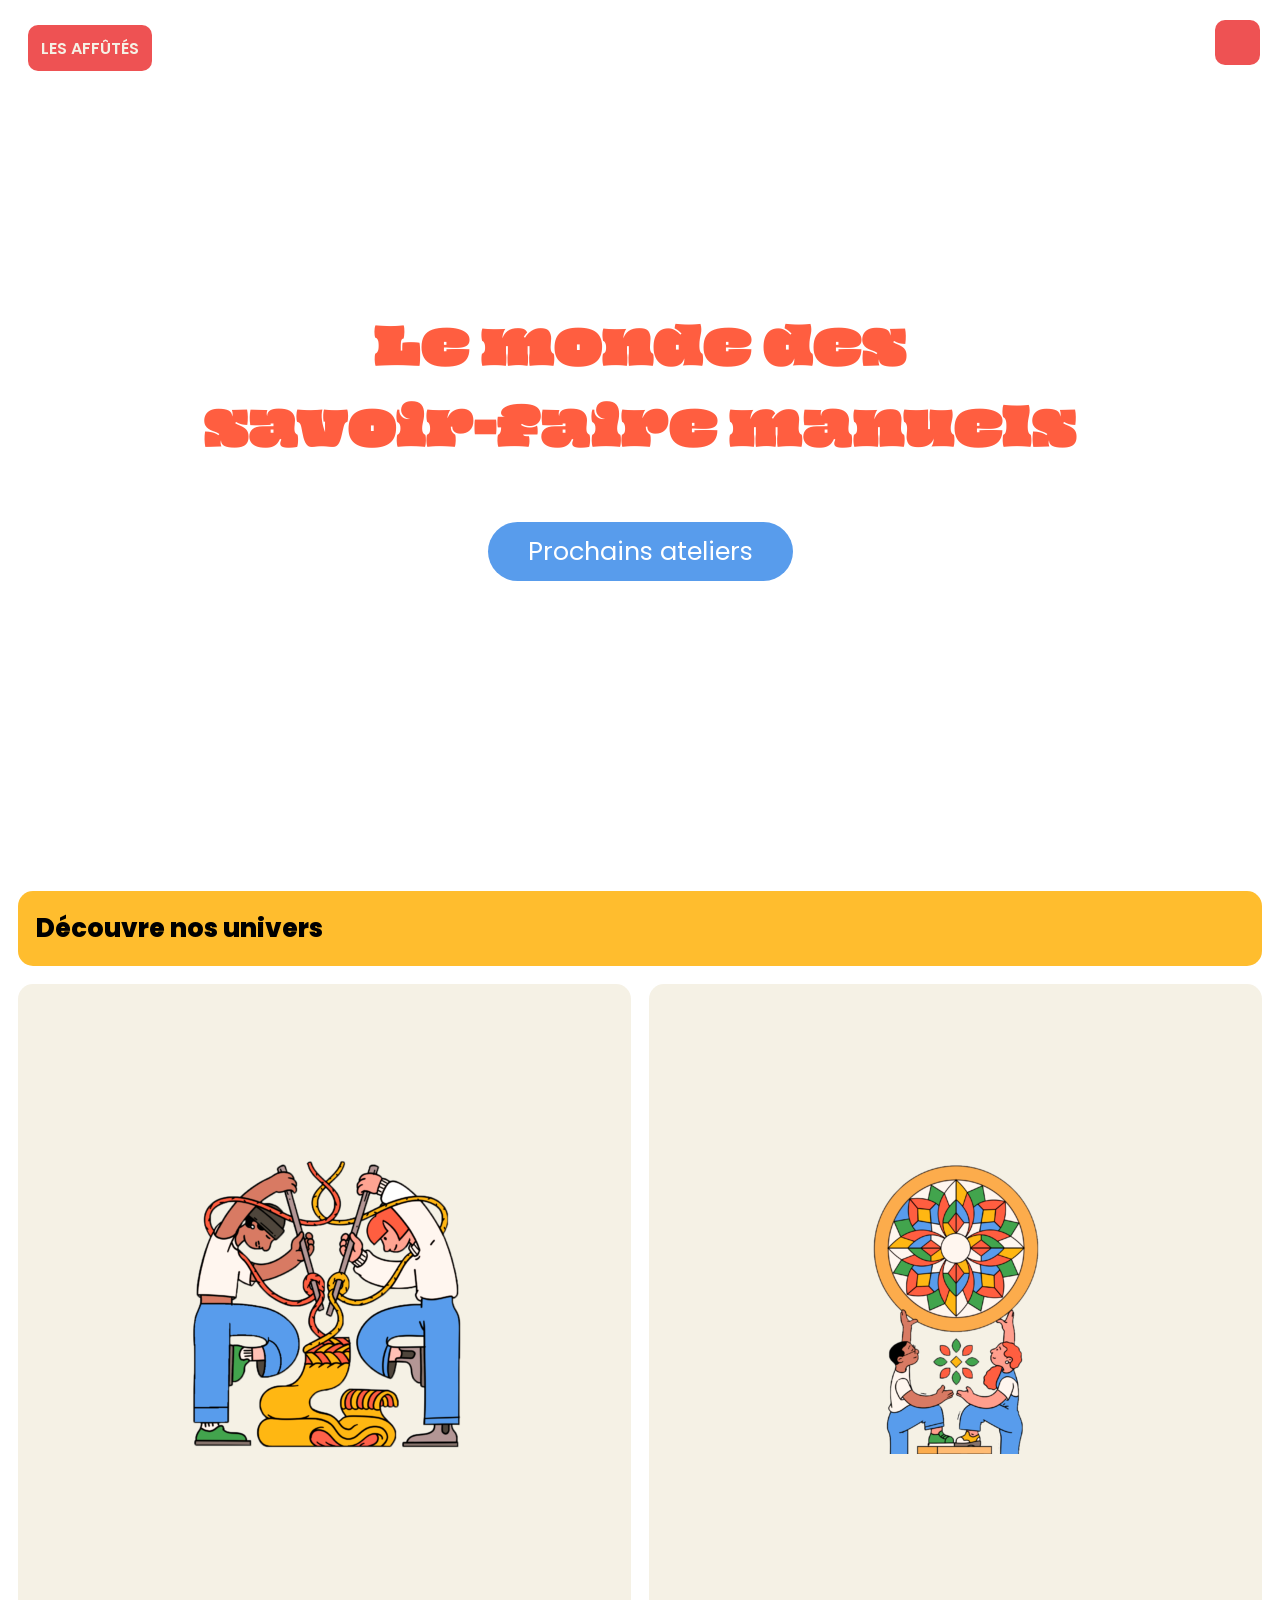
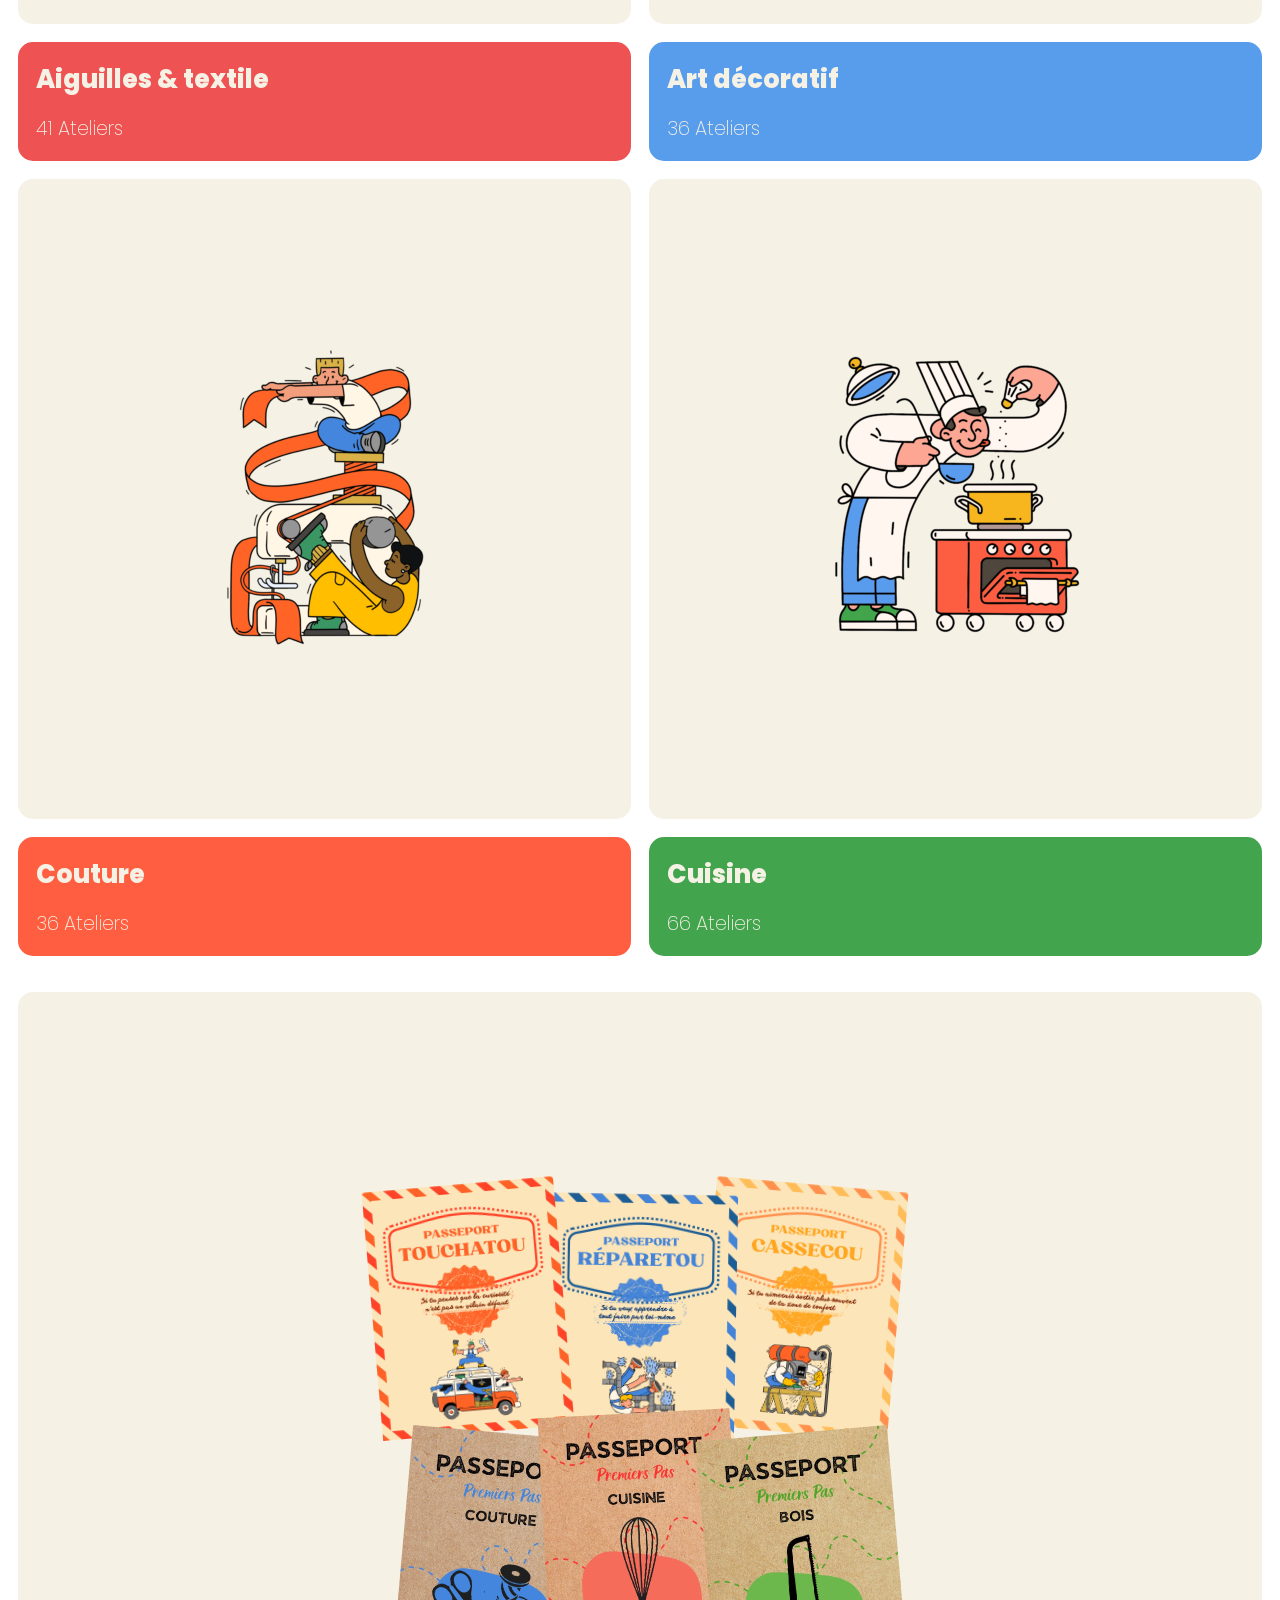
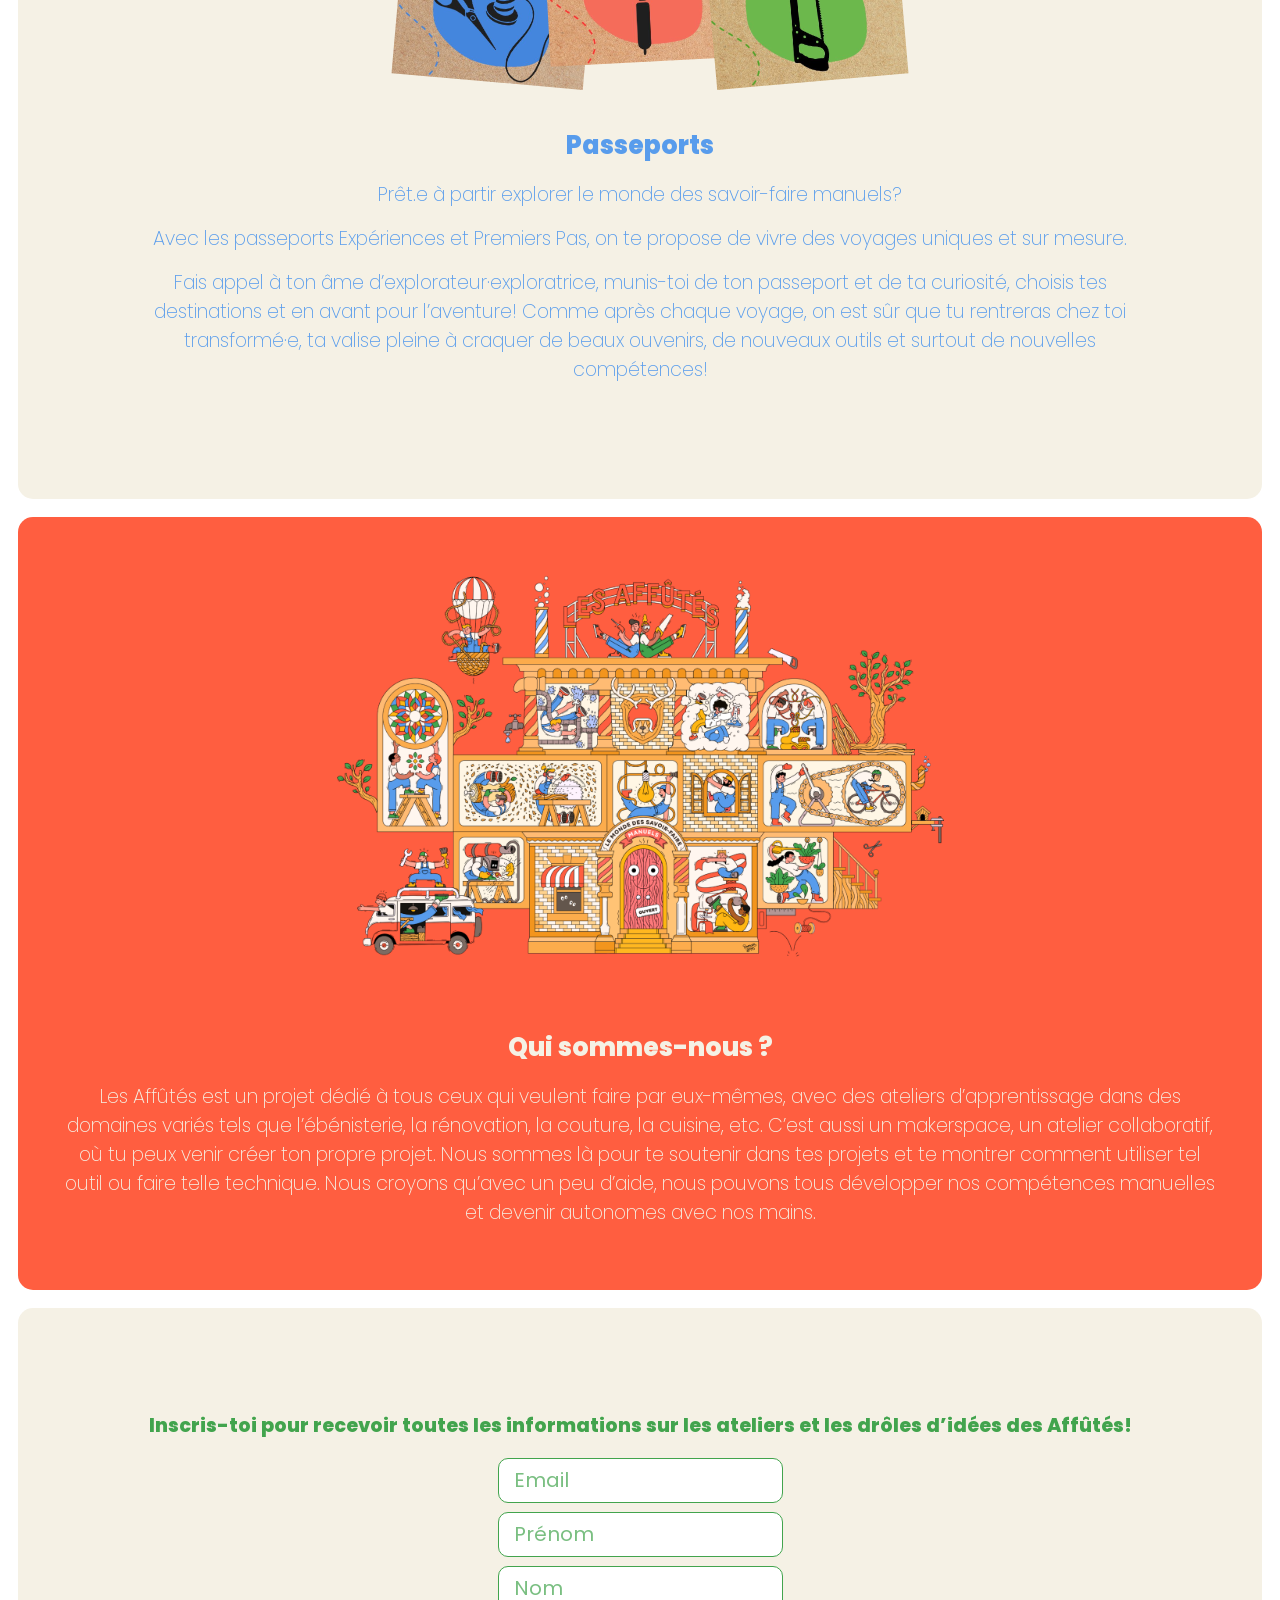
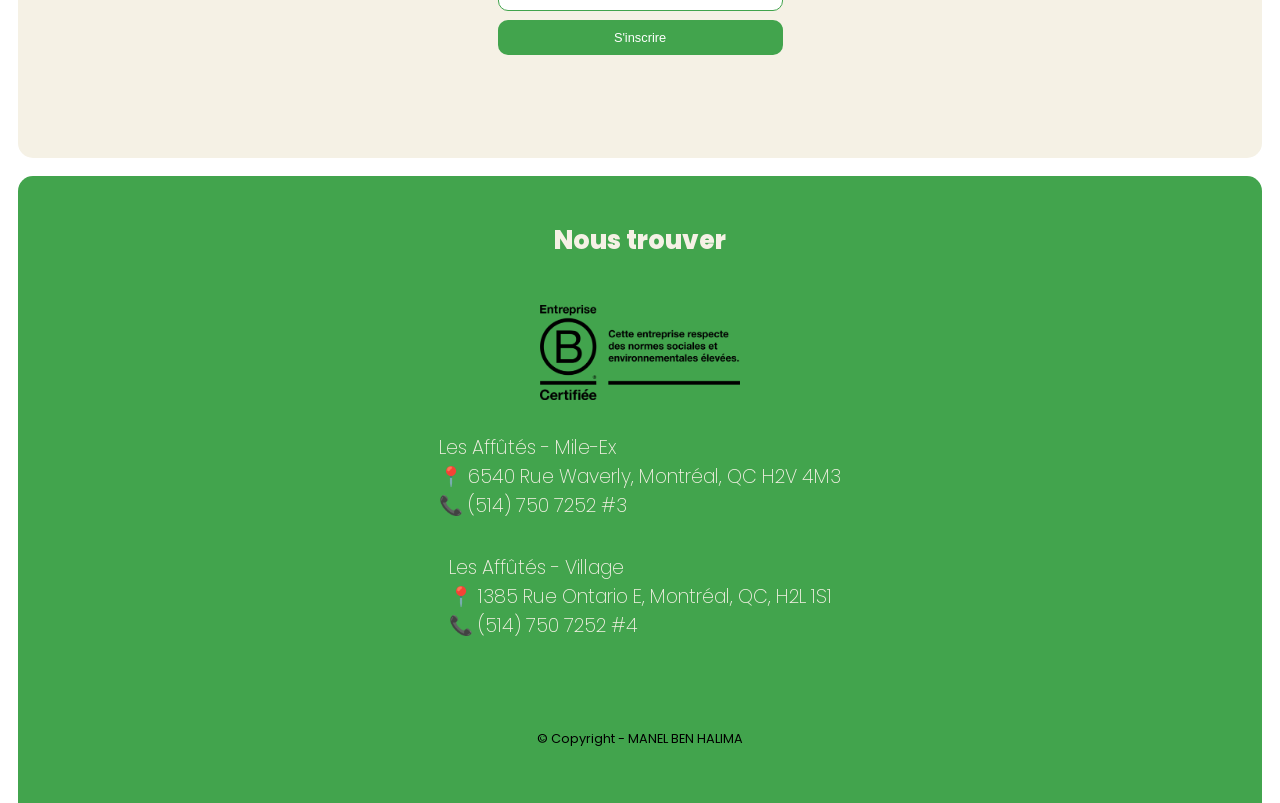
==== commit d9f89286: "test 2" ====
--- a/les-affutes/index.html
+++ b/les-affutes/index.html
@@ -56,15 +56,15 @@
             </div>
 
             <!-- Flèches de navigation pour le carrousel -->
-            <img src="/Projets-Autonomes/les-affutes/image/arrow-right.png" alt="Flèche droite" class="fleche-right">
-            <img src="/Projets-Autonomes/les-affutes/image/left-arrow.png" alt="Flèche gauche" class="fleche-left">
+            <img src="./image/arrow-right.png" alt="Flèche droite" class="fleche-right">
+            <img src="./image/left-arrow.png" alt="Flèche gauche" class="fleche-left">
 
             <!-- Liste défilante des ateliers -->
             <div class="carte-atelier">
                                                     
                 <div class="atelier">
                     <div class="box-image">
-                        <img src="/Projets-Autonomes/les-affutes/image/tricot-300x300.png" alt="" class="aiguilles-image">
+                        <img src="./image/tricot-300x300.png" alt="" class="aiguilles-image">
                     </div>
                     <div class="aiguilles-description">
                         <h3>Aiguilles & textile</h3>
@@ -74,7 +74,7 @@
                             
                 <div class="atelier">
                     <div class="box-image">
-                        <img src="/Projets-Autonomes/les-affutes/image/vitrail-1-1-202x300.png" alt="" class="artdeco-image">
+                        <img src="./image/vitrail-1-1-202x300.png" alt="" class="artdeco-image">
                     </div>
                                                         
                     <div class="artdeco-description">
@@ -85,7 +85,7 @@
                             
                 <div class="atelier">
                     <div class="box-image">
-                        <img src="/Projets-Autonomes/les-affutes/image/couture-carre-300x300.png" alt="" class="couture-image">
+                        <img src="./image/couture-carre-300x300.png" alt="" class="couture-image">
                     </div>
 
                     <div class="couture-description">
@@ -96,7 +96,7 @@
                             
                 <div class="atelier">
                     <div class="box-image">
-                        <img src="/Projets-Autonomes/les-affutes/image/exe-illustrations-les-affutes-cuisine2-276x300.png" alt="" class="cuisine-image">
+                        <img src="./image/exe-illustrations-les-affutes-cuisine2-276x300.png" alt="" class="cuisine-image">
                     </div>
                         
                     <div class="cuisine-description">
@@ -114,14 +114,14 @@
         <section id="passeports" class="section-passeports">
             <div class="passeport-image-container">
                 <div class="passeport-image-container1">
-                    <img src="/Projets-Autonomes/les-affutes/image/pass-touchatout.png" alt="image3" class="passeport-image passeport-touchatout">
-                    <img src="/Projets-Autonomes/les-affutes/image/pass-repartetou.png" alt="" class="passeport-image passeport-repartout">
-                    <img src="/Projets-Autonomes/les-affutes/image/pass-cassecou.png" alt="" class="passeport-image passeport-cassecou">
+                    <img src="./image/pass-touchatout.png" alt="image3" class="passeport-image passeport-touchatout">
+                    <img src="./image/pass-repartetou.png" alt="" class="passeport-image passeport-repartout">
+                    <img src="./image/pass-cassecou.png" alt="" class="passeport-image passeport-cassecou">
                 </div>
                 <div class="passeport-image-container2">
-                    <img src="/Projets-Autonomes/les-affutes/image/pp-couture.jpg" alt="" class="passeport-image passeport-couture">
-                    <img src="/Projets-Autonomes/les-affutes/image/pp-cuisine.jpg" alt=""class="passeport-image passeport-cuisine">
-                    <img src="/Projets-Autonomes/les-affutes/image/pp-bois.jpg" alt=""class="passeport-image passeport-Bois">                    
+                    <img src="./image/pp-couture.jpg" alt="" class="passeport-image passeport-couture">
+                    <img src="./image/pp-cuisine.jpg" alt=""class="passeport-image passeport-cuisine">
+                    <img src="./image/pp-bois.jpg" alt=""class="passeport-image passeport-Bois">                    
 
                 </div>
                     
@@ -142,7 +142,7 @@
 
         <!-- Section À Propos -->
         <section id="apropos" class="section-apropos">
-            <img class="apropos-image" src="/Projets-Autonomes/les-affutes/image/exe-les-affutes-a3-horizontal-couleurs-2048x1298.png" alt="">
+            <img class="apropos-image" src="./image/exe-les-affutes-a3-horizontal-couleurs-2048x1298.png" alt="">
             <div class="apropos-description">
                 <h2>Qui sommes-nous ?</h2>
                 <p>Les Affûtés est un projet dédié à tous ceux qui veulent faire par eux-mêmes, avec des ateliers d’apprentissage dans des domaines variés tels que l’ébénisterie, la rénovation, la couture, la cuisine, etc.
@@ -171,7 +171,7 @@
             <h2>Nous trouver</h2>
 
             <div class="section-footer">
-                <img src="/Projets-Autonomes/les-affutes/image/fra-b-corp-logo-tagline-lockup-standards-black-rgb-2048x967.png" alt="">
+                <img src="./image/fra-b-corp-logo-tagline-lockup-standards-black-rgb-2048x967.png" alt="">
 
                 <p>
                     Les Affûtés - Mile-Ex<br>
--- a/les-affutes/style.css
+++ b/les-affutes/style.css
@@ -210,7 +210,7 @@
     height: 4px;
     border-radius: 10px;
     margin: 2px 0;
-    
+    ""
 
     }
 
